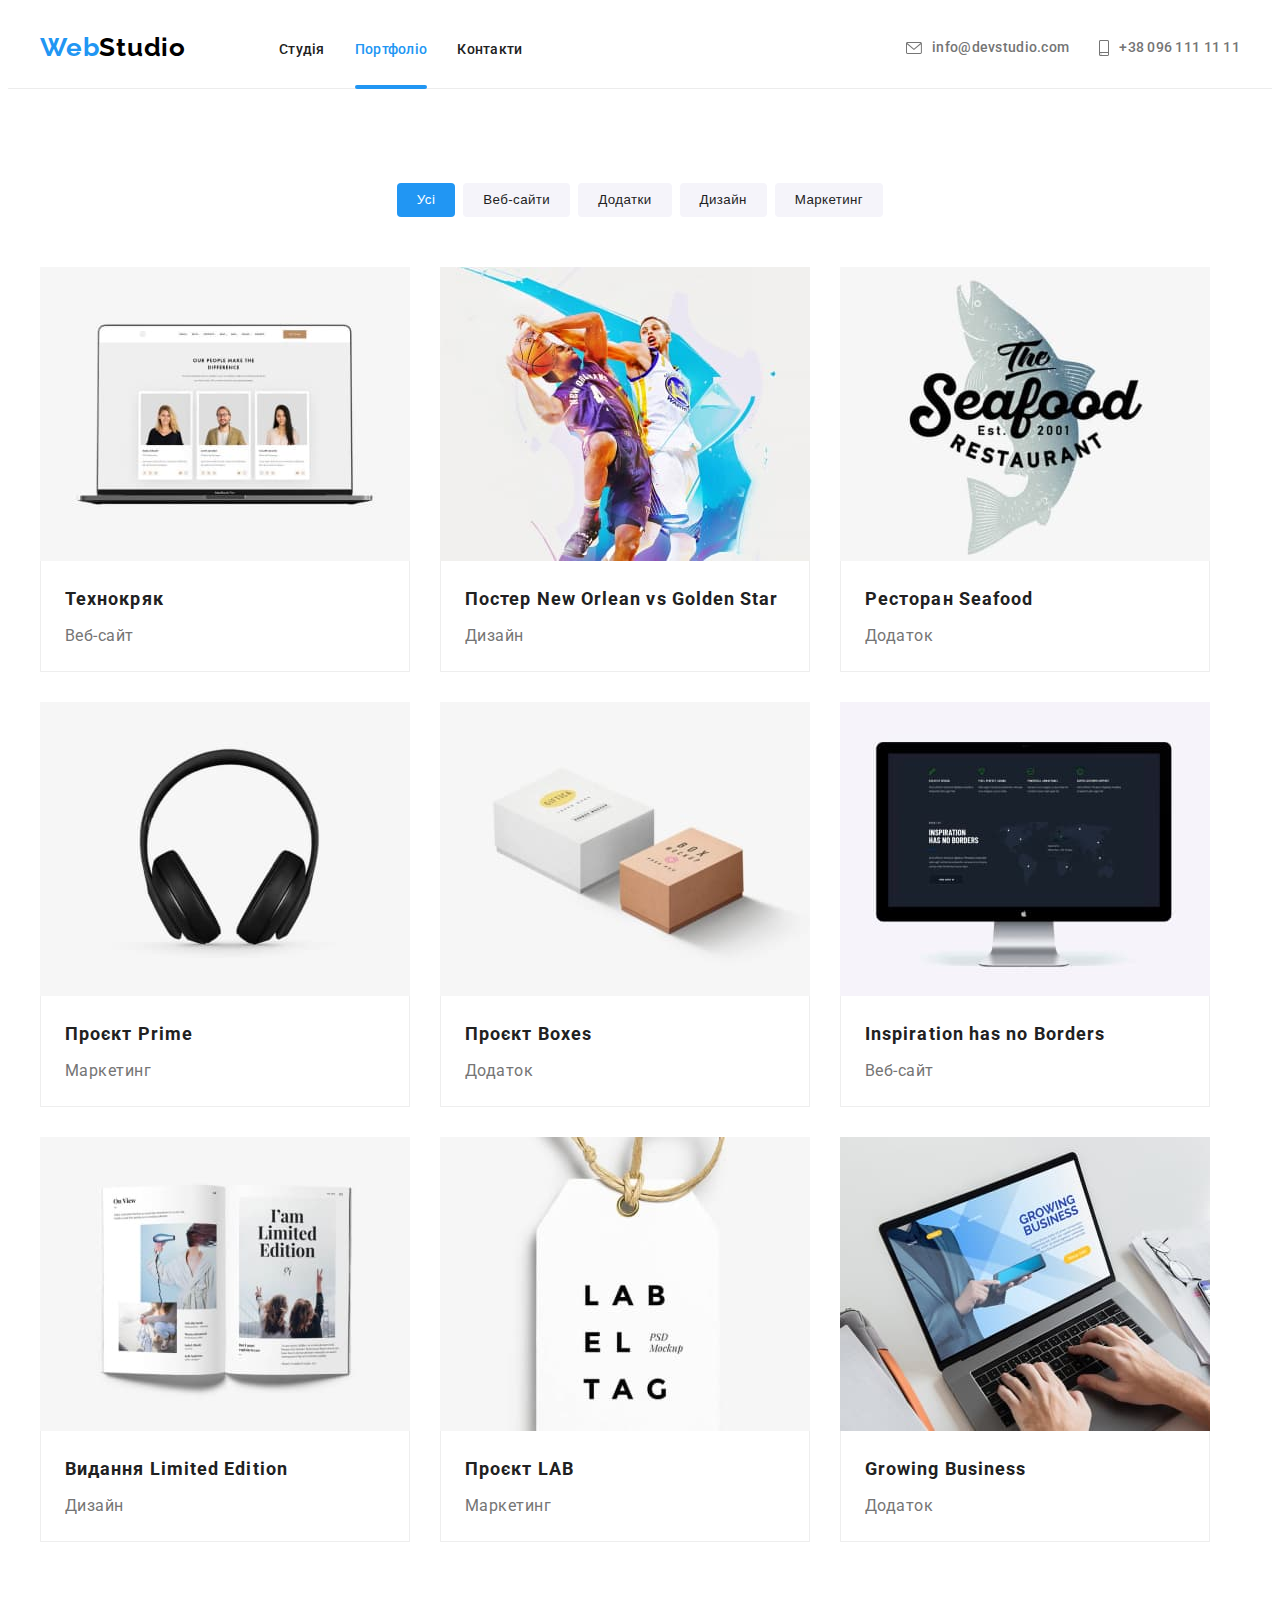
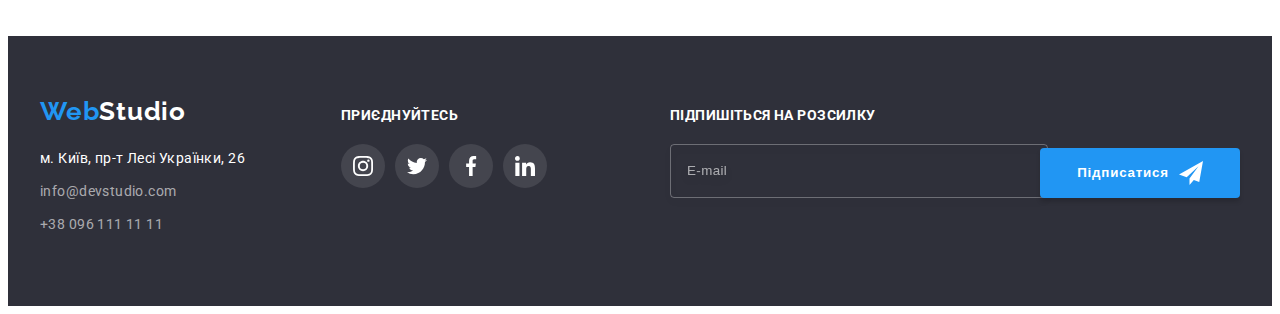
==== portfolio.html @ fbade69f "initial" ====
<!DOCTYPE html>
<html lang="uk">
  <head>
    <meta charset="UTF-8" />
    <meta http-equiv="X-UA-Compatible" content="IE=edge" />
    <meta name="viewport" content="width=device-width, initial-scale=1.0" />
    <title>Портфоліо</title>
    <link rel="preconnect" href="https://fonts.googleapis.com" />
    <link rel="preconnect" href="https://fonts.gstatic.com" crossorigin />
    <link
      href="https://fonts.googleapis.com/css2?family=Raleway:wght@700&family=Roboto:wght@400;500;700;900&display=swap"
      rel="stylesheet"
    />
    <link
      rel="stylesheet"
      href="https://cdnjs.cloudflare.com/ajax/libs/modern-normalize/1.1.0/modern-normalize.min.css"
      integrity="sha512-wpPYUAdjBVSE4KJnH1VR1HeZfpl1ub8YT/NKx4PuQ5NmX2tKuGu6U/JRp5y+Y8XG2tV+wKQpNHVUX03MfMFn9Q=="
      crossorigin="anonymous"
      referrerpolicy="no-referrer"
    />
    <link rel="stylesheet" href="./css/main.min.css" />
  </head>
  <body>
    <header class="header">
      <div class="container">
        <a lang="en" href="" class="logo header-logo link"
          >Web<span class="header-studio">Studio</span></a
        >
        <nav class="navigation">
          <ul class="navigation__list list">
            <li class="navigation__item">
              <a href="/index.html" class="navigation__link link">Студія</a>
            </li>
            <li class="navigation__item">
              <a href="" class="navigation__link link current">Портфоліо</a>
            </li>
            <li class="navigation__item">
              <a href="" class="navigation__link link">Контакти</a>
            </li>
          </ul>
        </nav>
        <div class="contacts">
          <ul class="contacts__list list">
            <li class="contacts__item">
              <a href="mailto:info@devstudio.com" class="contacts__link link">
                <svg class="contacts__icon" width="16" height="12">
                  <use href="./images/icons.svg#icon-envelope"></use>
                </svg>
                info@devstudio.com</a
              >
            </li>
            <li class="contacts__item">
              <a href="tel:+380961111111" class="contacts__link link">
                <svg class="contacts__icon" width="10" height="16">
                  <use href="./images/icons.svg#icon-smartphone"></use>
                </svg>
                +38 096 111 11 11</a
              >
            </li>
          </ul>
        </div>
      </div>
    </header>
    <main>
      <section class="catalog section">
        <div class="container">
          <h1 hidden>Наші проекти</h1>
          <ul class="filter__list list">
            <li class="filter__item">
              <button
                type="button"
                class="filter__btn pointer filter__btn-current"
              >
                Усі
              </button>
            </li>
            <li class="filter__item">
              <button type="button" class="filter__btn pointer">
                Веб-сайти
              </button>
            </li>
            <li class="filter__item">
              <button type="button" class="filter__btn pointer">Додатки</button>
            </li>
            <li class="filter__item">
              <button type="button" class="filter__btn pointer">Дизайн</button>
            </li>
            <li class="filter__item">
              <button type="button" class="filter__btn pointer">
                Маркетинг
              </button>
            </li>
          </ul>
          <ul class="portfolio__list list">
            <li class="portfolio__item portfolio__bg">
              <a href="" class="portfolio__link link">
                <div class="portfolio__wrap">
                  <img
                    class="portfolio__img"
                    src="./images/portfolio_img_1.jpg"
                    alt="Ноутбук с фотографиями трех людей"
                    width="370"
                    height="294"
                  />
                  <p class="portfolio__overlay">
                    Ресурс пропонує комплексні пропозиції з різним рівнем
                    функціоналу та сервісів. Все це дозволить відвідувачу
                    отримати вичерпні відомості про компанію чи приватну особу.
                  </p>
                </div>
                <div class="portfolio__info">
                  <h2 class="portfolio__list-subtitle">Технокряк</h2>
                  <p class="portfolio__list-text">Веб-сайт</p>
                </div>
              </a>
            </li>
            <li class="portfolio__item portfolio__bg">
              <a href="" class="portfolio__link link">
                <div class="portfolio__wrap">
                  <img
                    class="portfolio__img"
                    src="./images/portfolio_img_2.jpg"
                    alt="Игрок Голден Стейт Уорриорз Стеф Карри и другой баскетболист"
                    width="370"
                    height="294"
                  />
                  <p class="portfolio__overlay">
                    Ресурс пропонує комплексні пропозиції з різним рівнем
                    функціоналу та сервісів. Все це дозволить відвідувачу
                    отримати вичерпні відомості про компанію чи приватну особу.
                  </p>
                </div>
                <div class="portfolio__info">
                  <h2 class="portfolio__list-subtitle">
                    Постер <span lang="en">New Orlean vs Golden Star</span>
                  </h2>
                  <p class="portfolio__list-text">Дизайн</p>
                </div>
              </a>
            </li>
            <li class="portfolio__item portfolio__bg">
              <a href="" class="portfolio__link link">
                <div class="portfolio__wrap">
                  <img
                    class="portfolio__img"
                    src="./images/portfolio_img_3.jpg"
                    alt="Логотип рыбного ресторана"
                    width="370"
                    height="294"
                  />
                  <p class="portfolio__overlay">
                    Ресурс пропонує комплексні пропозиції з різним рівнем
                    функціоналу та сервісів. Все це дозволить відвідувачу
                    отримати вичерпні відомості про компанію чи приватну особу.
                  </p>
                </div>
                <div class="portfolio__info">
                  <h2 class="portfolio__list-subtitle">
                    Ресторан <span lang="en">Seafood</span>
                  </h2>
                  <p class="portfolio__list-text">Додаток</p>
                </div>
              </a>
            </li>
            <li class="portfolio__item portfolio__bg">
              <a href="" class="portfolio__link link">
                <div class="portfolio__wrap">
                  <img
                    class="portfolio__img"
                    src="./images/portfolio_img_4.jpg"
                    alt="Большие черные наушники"
                    width="370"
                    height="294"
                  />
                  <p class="portfolio__overlay">
                    Ресурс пропонує комплексні пропозиції з різним рівнем
                    функціоналу та сервісів. Все це дозволить відвідувачу
                    отримати вичерпні відомості про компанію чи приватну особу.
                  </p>
                </div>
                <div class="portfolio__info">
                  <h2 class="portfolio__list-subtitle">
                    Проєкт <span lang="en">Prime</span>
                  </h2>
                  <p class="portfolio__list-text">Маркетинг</p>
                </div>
              </a>
            </li>
            <li class="portfolio__item portfolio__bg">
              <a href="" class="portfolio__link link">
                <div class="portfolio__wrap">
                  <img
                    class="portfolio__img"
                    src="./images/portfolio_img_5.jpg"
                    alt="Большая белая и маленькая бежевая коробки"
                    width="370"
                    height="294"
                  />
                  <p class="portfolio__overlay">
                    Ресурс пропонує комплексні пропозиції з різним рівнем
                    функціоналу та сервісів. Все це дозволить відвідувачу
                    отримати вичерпні відомості про компанію чи приватну особу.
                  </p>
                </div>
                <div class="portfolio__info">
                  <h2 class="portfolio__list-subtitle">
                    Проєкт <span lang="en">Boxes</span>
                  </h2>
                  <p class="portfolio__list-text">Додаток</p>
                </div>
              </a>
            </li>
            <li class="portfolio__item portfolio__bg">
              <a href="" class="portfolio__link link">
                <div class="portfolio__wrap">
                  <img
                    class="portfolio__img"
                    src="./images/portfolio_img_6.jpg"
                    alt="Монитор компьютера Apple"
                    width="370"
                    height="294"
                  />
                  <p class="portfolio__overlay">
                    Ресурс пропонує комплексні пропозиції з різним рівнем
                    функціоналу та сервісів. Все це дозволить відвідувачу
                    отримати вичерпні відомості про компанію чи приватну особу.
                  </p>
                </div>
                <div class="portfolio__info">
                  <h2 lang="en" class="portfolio__list-subtitle">
                    Inspiration has no Borders
                  </h2>
                  <p class="portfolio__list-text">Веб-сайт</p>
                </div>
              </a>
            </li>
            <li class="portfolio__item portfolio__bg">
              <a href="" class="portfolio__link link">
                <div class="portfolio__wrap">
                  <img
                    class="portfolio__img"
                    src="./images/portfolio_img_7.jpg"
                    alt="Раскрытая книга с текстом и картинками"
                    width="370"
                    height="294"
                  />
                  <p class="portfolio__overlay">
                    Ресурс пропонує комплексні пропозиції з різним рівнем
                    функціоналу та сервісів. Все це дозволить відвідувачу
                    отримати вичерпні відомості про компанію чи приватну особу.
                  </p>
                </div>
                <div class="portfolio__info">
                  <h2 class="portfolio__list-subtitle">
                    Видання <span lang="en">Limited Edition</span>
                  </h2>
                  <p class="portfolio__list-text">Дизайн</p>
                </div>
              </a>
            </li>
            <li class="portfolio__item portfolio__bg">
              <a href="" class="portfolio__link link">
                <div class="portfolio__wrap">
                  <img
                    class="portfolio__img"
                    src="./images/portfolio_img_8.jpg"
                    alt="Белый жетон с веревкой"
                    width="370"
                    height="294"
                  />
                  <p class="portfolio__overlay">
                    Ресурс пропонує комплексні пропозиції з різним рівнем
                    функціоналу та сервісів. Все це дозволить відвідувачу
                    отримати вичерпні відомості про компанію чи приватну особу.
                  </p>
                </div>
                <div class="portfolio__info">
                  <h2 class="portfolio__list-subtitle">
                    Проєкт <span lang="en">LAB</span>
                  </h2>
                  <p class="portfolio__list-text">Маркетинг</p>
                </div>
              </a>
            </li>
            <li class="portfolio__item portfolio__bg">
              <a href="" class="portfolio__link link">
                <div class="portfolio__wrap">
                  <img
                    class="portfolio__img"
                    src="./images/portfolio_img_9.jpg"
                    alt="Человек, сидящий за ноутбуком"
                    width="370"
                    height="294"
                  />
                  <p class="portfolio__overlay">
                    Ресурс пропонує комплексні пропозиції з різним рівнем
                    функціоналу та сервісів. Все це дозволить відвідувачу
                    отримати вичерпні відомості про компанію чи приватну особу.
                  </p>
                </div>
                <div class="portfolio__info">
                  <h2 lang="en" class="portfolio__list-subtitle">
                    Growing Business
                  </h2>
                  <p class="portfolio__list-text">Додаток</p>
                </div>
              </a>
            </li>
          </ul>
        </div>
      </section>
    </main>
    <footer class="footer">
      <div class="container">
        <div class="company-info">
          <a lang="en" href="" class="logo footer-logo link"
            >Web<span class="footer-studio">Studio</span></a
          >
          <address class="address">
            <p class="company-info__text">м. Київ, пр-т Лесі Українки, 26</p>
            <ul class="company-info__list list">
              <li class="company-info__item">
                <a
                  href="mailto:info@devstudio.com"
                  class="company-info__link link"
                  >info@devstudio.com</a
                >
              </li>
              <li class="company-info__item">
                <a href="tel:+380961111111" class="company-info__link link"
                  >+38 096 111 11 11</a
                >
              </li>
            </ul>
          </address>
        </div>
        <div class="join-us">
          <p class="join-us__text">ПРИЄДНУЙТЕСЬ</p>
          <ul class="join-us__list list">
            <li class="join-us__item">
              <a href="" class="join-us__link link">
                <svg class="join-us__icon" width="20" height="20">
                  <use href="./images/icons.svg#icon-instagram"></use>
                </svg>
              </a>
            </li>
            <li class="join-us__item">
              <a href="" class="join-us__link link">
                <svg class="join-us__icon" width="20" height="20">
                  <use href="./images/icons.svg#icon-twitter"></use>
                </svg>
              </a>
            </li>
            <li class="join-us__item">
              <a href="" class="join-us__link link">
                <svg class="join-us__icon" width="20" height="20">
                  <use href="./images/icons.svg#icon-facebook"></use>
                </svg>
              </a>
            </li>
            <li class="join-us__item">
              <a href="" class="join-us__link link">
                <svg class="join-us__icon" width="20" height="20">
                  <use href="./images/icons.svg#icon-linkedin"></use>
                </svg>
              </a>
            </li>
          </ul>
        </div>
        <div class="subscribe">
          <form class="subscribe__form">
            <div class="subscribe__input">
              <label
                ><span class="subscribe__text">Підпишіться на розсилку</span>
                <input
                  type="text"
                  class="subscribe-input-info"
                  name="mail"
                  placeholder="E-mail"
                />
              </label>
            </div>
            <button type="submit" class="subscribe__btn pointer">
              Підписатися
              <svg class="subscribe__icon" width="24" height="24">
                <use href="./images/icons.svg#icon-send"></use>
              </svg>
            </button>
          </form>
        </div>
      </div>
    </footer>
  </body>
</html>
---- css/main.min.css ----
:root{--main-title-color: #212121;--second-title-color: #757575;--hero-bg: #c4c4c4;--main-hover-focus-color: #2196f3;--second-hover-focus-color: #188ce8;--main-text-bg-color: #ffffff;--footer-bg: #2f303a;--filter-bg: #f5f4fa;--logo-studio: #000000;--footer-mail-tel: rgba(255, 255, 255, 0.6);--portfolio-item-bg-border: #eeeeee;--header-bottom-border: #ececec;--clients-border: #afb1b8;--footer-social-link-background: rgba(255, 255, 255, 0.1);--portfolio-overlay: rgba(33, 150, 243, 0.9);--about-overlay-bg: rgba(47, 48, 58, 0.8);--modal-form-input-border: rgba(33, 33, 33, 0.2);--subscribe-input-info-border: rgba(255, 255, 255, 0.3);--subscribe-input-info-text: rgba(255, 255, 255, 0.6);--modal-form-input-comment: rgba(117, 117, 117, 0.5);--modal-close-btn: #000000}p,h1,h2,h3,h4,h5,h6{margin:0}ul{margin:0;padding:0}img{display:block;max-width:100%;height:auto}body{font-family:"Roboto",sans-serif;color:var(--main-title-color);background-color:var(--main-text-bg-color)}.list{list-style:none}.link{text-decoration:none}.section{padding-top:94px;padding-bottom:94px}.visually-hidden{position:absolute;white-space:nowrap;width:1px;height:1px;overflow:hidden;border:0;padding:0;clip:rect(0 0 0 0);clip-path:inset(50%);margin:-1px}.container{width:1200px;padding-left:15px;padding-right:15px;margin-left:auto;margin-right:auto}.header{border-bottom:1px solid var(--header-bottom-border)}.header .container{display:flex;align-items:center}.header-logo{margin-right:93px;padding-top:24px;padding-bottom:25px}.header-studio{color:var(--logo-studio)}.navigation__list{display:flex;column-gap:30px}.navigation__link{font-weight:500;font-size:14px;line-height:1.14;letter-spacing:.02em;color:var(--main-title-color);padding-top:32px;padding-bottom:32px;transition-property:color;transition-duration:250ms;transition-timing-function:cubic-bezier(0.4, 0, 0.2, 1)}.navigation__link:hover,.navigation__link:focus{color:var(--main-hover-focus-color)}.current{color:var(--main-hover-focus-color);position:relative}.current::after{content:"";position:absolute;display:block;left:0;bottom:0;background-color:var(--main-hover-focus-color);width:100%;height:4px;border-radius:2px}.contacts{margin-left:auto}.contacts__list{display:flex;column-gap:30px}.contacts__link{font-weight:500;font-size:14px;line-height:1.14;letter-spacing:.02em;color:var(--second-title-color);display:flex;align-items:center;justify-content:center;padding-top:32px;padding-bottom:32px;transition-property:color;transition-duration:250ms;transition-timing-function:cubic-bezier(0.4, 0, 0.2, 1)}.contacts__link:hover,.contacts__link:focus{color:var(--main-hover-focus-color)}.contacts__icon{margin-right:10px;fill:currentColor}.logo{font-family:"Raleway";font-weight:700;font-size:26px;line-height:1.19;letter-spacing:.03em;color:var(--main-hover-focus-color)}.hero{background:var(--hero-bg);padding-top:200px;padding-bottom:200px}.hero__overlay{max-width:1600px;margin-left:auto;margin-right:auto;background-image:linear-gradient(rgba(47, 48, 58, 0.4), rgba(47, 48, 58, 0.4)),url(../images/hero-background.jpg)}.offer__title{font-weight:900;font-size:44px;line-height:1.36;text-align:center;letter-spacing:.06em;text-transform:uppercase;color:var(--main-text-bg-color);max-width:696px;display:block;margin:0 auto;margin-bottom:30px}.offer__btn{font-weight:700;font-style:inherit;font-family:inherit;line-height:1.88;display:flex;align-items:center;text-align:center;letter-spacing:.06em;color:var(--main-text-bg-color);background-color:var(--main-hover-focus-color);border:rgba(0,0,0,0);width:216px;height:50px;border-radius:4px;display:block;margin:0 auto;box-shadow:rgba(0,0,0,0);transition-property:background-color,box-shadow;transition-duration:250ms;transition-timing-function:cubic-bezier(0.4, 0, 0.2, 1)}.offer__btn:hover,.offer__btn:focus{background:var(--second-hover-focus-color);box-shadow:0px 4px 4px rgba(0,0,0,.15)}.pointer{cursor:pointer}.backdrop{position:fixed;top:0;left:0;width:100%;height:100%;background-color:rgba(0,0,0,.2);transition:opacity 250ms linear,visibility 250ms}.backdrop.is-hidden{opacity:0;pointer-events:none;visibility:hidden}.modal{position:absolute;top:50%;left:50%;transform:translate(-50%, -50%);width:528px;height:581px;background-color:var(--main-text-bg-color);box-shadow:0px 1px 3px rgba(0,0,0,.12),0px 1px 1px rgba(0,0,0,.14),0px 2px 1px rgba(0,0,0,.2);border-radius:4px;transform:translate(-50%, -50%) scale(1);transition:transform 250ms cubic-bezier(0.4, 0, 0.2, 1);padding:40px}.backdrop.is-hidden .modal{transform:translate(-50%, -50%) scale(0)}.modal__close-btn{position:absolute;right:8px;top:8px;width:30px;height:30px;border-radius:50%;border:1px solid rgba(0,0,0,.1);background-color:rgba(0,0,0,0);fill:var(--modal-close-btn);transition-property:fill;transition-duration:250ms;transition-timing-function:cubic-bezier(0.4, 0, 0.2, 1)}.modal__close-btn:hover,.modal__close-btn:focus{fill:var(--main-hover-focus-color)}.modal__title{font-weight:700;font-size:20px;line-height:1.15;text-align:center;letter-spacing:.03em;color:var(--main-title-color);margin-bottom:12px}.input-wrap{position:relative;width:100%;margin-bottom:10px}.input-wrap__label{display:block;font-size:12px;line-height:1.16;letter-spacing:.01em;color:var(--second-title-color);margin-bottom:4px}.input-wrap__field{width:100%;height:40px;border:1px solid var(--modal-form-input-border);border-radius:4px;padding-left:42px;transition-property:border;transition-duration:250ms;transition-timing-function:cubic-bezier(0.4, 0, 0.2, 1);outline:rgba(0,0,0,0)}.input-wrap__field:focus{border:1px solid var(--main-hover-focus-color)}.input-wrap__icon{position:absolute;top:50%;left:12px;transition-property:fill;transition-duration:250ms;transition-timing-function:cubic-bezier(0.4, 0, 0.2, 1)}.input-wrap__field:focus+.input-wrap__icon{fill:var(--main-hover-focus-color)}.comment-wrap{margin-bottom:20px}.comment-wrap__label{width:100%;height:120px;border:1px solid var(--modal-form-input-border);border-radius:4px;padding:12px 16px;font-size:12px;line-height:14px;letter-spacing:.01em;color:var(--modal-form-input-comment);transition-property:border;transition-duration:250ms;transition-timing-function:cubic-bezier(0.4, 0, 0.2, 1);outline:rgba(0,0,0,0);resize:none}.comment-wrap__label:focus{border:1px solid var(--main-hover-focus-color)}.comment-wrap__label::placeholder{font-size:12px;line-height:14px;letter-spacing:.01em;color:var(--modal-form-input-comment)}.agreement{display:flex;align-items:center;justify-content:center;font-size:14px;line-height:1.71;letter-spacing:.03em;color:var(--second-title-color);text-align:center;margin-bottom:30px}.agreement span{content:"";display:flex;align-items:center;justify-content:center;width:16px;height:15px;border:2px solid var(--main-title-color);border-radius:2px;margin-right:8.38px;transition-property:background-color,border;transition-duration:250ms;transition-timing-function:cubic-bezier(0.4, 0, 0.2, 1)}.agreement__check-icon{fill:rgba(0,0,0,0);transition-property:fill;transition-duration:250ms;transition-timing-function:cubic-bezier(0.4, 0, 0.2, 1)}.input-check:checked+.agreement span{background-color:var(--main-hover-focus-color);border:none}.input-check:checked+.agreement .agreement__check-icon{fill:var(--main-text-bg-color)}.agreement__conditions{font-size:14px;line-height:1.71;letter-spacing:.03em;color:var(--main-hover-focus-color)}.modal-btn{position:absolute;bottom:40px;right:164px;width:200px;height:50px;background-color:var(--main-hover-focus-color);box-shadow:0px 4px 4px rgba(0,0,0,.15);border-radius:4px;border:rgba(0,0,0,0);font-weight:700;line-height:1.88;display:flex;justify-content:center;align-items:center;text-align:center;letter-spacing:.06em;color:var(--main-text-bg-color);transition-property:background-color;transition-duration:250ms;transition-timing-function:cubic-bezier(0.4, 0, 0.2, 1)}.modal-btn:hover,.modal-btn:focus{background-color:var(--second-hover-focus-color)}.advantages__list{display:flex;flex-wrap:wrap;gap:30px}.advantages__icons{width:270px;height:120px;background-color:var(--filter-bg);border-radius:4px;display:flex;align-items:center;justify-content:center;margin-bottom:30px}.advantages__subtitle{font-weight:700;font-size:14px;line-height:1.14;letter-spacing:.03em;text-transform:uppercase;color:var(--main-title-color);margin-bottom:10px}.advantages__text{font-size:14px;line-height:1.71;letter-spacing:.03em;color:var(--second-title-color);max-width:270px}.about{padding-bottom:94px}.activities__title{font-weight:700;font-size:36px;line-height:1.16;text-align:center;letter-spacing:.03em;color:var(--main-title-color);margin-bottom:50px}.activities__list{display:flex;flex-wrap:wrap;gap:30px}.activities__img-over{position:relative}.activities__over-text{display:flex;justify-content:center;align-items:center;position:absolute;bottom:0;width:100%;height:70px;font-weight:700;font-size:14px;line-height:1.14;text-align:center;letter-spacing:.03em;text-transform:uppercase;color:var(--main-text-bg-color);background-color:var(--about-overlay-bg)}.team{background:var(--filter-bg)}.staff__title{font-weight:700;font-size:36px;line-height:1.16;text-align:center;letter-spacing:.03em;color:var(--main-title-color);margin-bottom:50px}.staff__list{display:flex;flex-wrap:wrap;gap:30px}.staff__bg{background:var(--main-text-bg-color);box-shadow:0px 1px 3px rgba(0,0,0,.12),0px 1px 1px rgba(0,0,0,.14),0px 2px 1px rgba(0,0,0,.2);border-radius:0px 0px 4px 4px;width:270px;height:auto}.staff__info{padding-top:30px;padding-bottom:30px}.staff__name{font-weight:500;line-height:1.18;text-align:center;letter-spacing:.03em;color:var(--main-title-color);margin-bottom:10px}.staff__profession{line-height:1.18;text-align:center;letter-spacing:.03em;color:var(--second-title-color);margin-bottom:16px}.staff-social__list{display:flex;justify-content:center;gap:10px}.staff-social__link{display:flex;align-items:center;justify-content:center;width:44px;height:44px;border-radius:50%;background-color:var(--main-text-bg-color);color:var(--clients-border);transition-property:color,background-color;transition-duration:250ms;transition-timing-function:cubic-bezier(0.4, 0, 0.2, 1)}.staff-social__link:hover,.staff-social__link:focus{color:var(--main-text-bg-color);background-color:var(--main-hover-focus-color)}.staff-social__icon{fill:currentColor}.companies__title{font-family:"Roboto";font-weight:700;font-size:36px;line-height:1.16;text-align:center;letter-spacing:.03em;color:var(--main-title-color);margin-bottom:50px}.companies__list{display:flex;justify-content:center;gap:30px}.companies__link{width:170px;height:92px;display:flex;align-items:center;justify-content:center;color:var(--clients-border);border:1px solid var(--clients-border);border-radius:4px;transition-property:color,border;transition-duration:250ms;transition-timing-function:cubic-bezier(0.4, 0, 0.2, 1)}.companies__link:hover,.companies__link:focus{color:var(--main-hover-focus-color);border:1px solid var(--main-hover-focus-color)}.companies__icon{fill:currentColor}.footer{background-color:var(--footer-bg);padding-top:60px;padding-bottom:60px}.footer .container{display:flex;align-items:center;column-gap:70px;align-items:baseline}.company-info{width:231px}.address{font-style:normal}.footer-logo{display:block;margin-bottom:20px}.footer-studio{color:var(--main-text-bg-color)}.company-info__item{margin-bottom:9px}.company-info__text{font-size:14px;line-height:1.71;letter-spacing:.03em;color:var(--main-text-bg-color);display:block;margin-bottom:9px}.company-info__link{font-size:14px;line-height:1.71;letter-spacing:.03em;color:var(--footer-mail-tel);display:block;transition-property:color;transition-duration:250ms;transition-timing-function:cubic-bezier(0.4, 0, 0.2, 1)}.company-info__link:hover,.company-info__link:focus{color:var(--main-hover-focus-color)}.join-us{width:206px;flex-grow:1}.join-us__text{font-weight:700;font-size:14px;line-height:1.14;letter-spacing:.03em;text-transform:uppercase;color:var(--main-text-bg-color);margin-bottom:20px}.join-us__list{display:flex;gap:10px}.join-us__link{width:44px;height:44px;border-radius:50%;background-color:var(--footer-social-link-background);display:flex;align-items:center;justify-content:center;fill:var(--main-text-bg-color);transition-property:background-color;transition-duration:250ms;transition-timing-function:cubic-bezier(0.4, 0, 0.2, 1)}.join-us__link:hover,.join-us__link:focus{background-color:var(--main-hover-focus-color)}.subscribe{position:relative;width:570px}.subscribe__text{display:block;width:207px;font-weight:700;font-size:14px;line-height:1.14;letter-spacing:.03em;text-transform:uppercase;color:var(--main-text-bg-color);margin-bottom:20px}.subscribe-input-info{width:358px;height:50px;background-color:rgba(0,0,0,0);border:1px solid var(--subscribe-input-info-border);filter:drop-shadow(0px 4px 4px rgba(0, 0, 0, 0.15));border-radius:4px;line-height:1.25;display:flex;align-items:center;letter-spacing:.03em;color:var(--subscribe-input-info-text);padding-left:16px}.subscribe__input{width:358px}.subscribe-input-info::placeholder{line-height:1.25;display:flex;align-items:center;letter-spacing:.03em;color:var(--subscribe-input-info-text)}.subscribe__btn{position:absolute;bottom:0;right:0;display:flex;align-items:center;justify-content:center;width:200px;height:50px;font-weight:700;line-height:1.88;align-items:center;text-align:center;letter-spacing:.06em;color:var(--main-text-bg-color);background-color:var(--main-hover-focus-color);box-shadow:0px 4px 4px rgba(0,0,0,.15);border-radius:4px;border:rgba(0,0,0,0);transition-property:background-color;transition-duration:250ms;transition-timing-function:cubic-bezier(0.4, 0, 0.2, 1)}.subscribe__btn:hover,.subscribe__btn:focus{background-color:var(--second-hover-focus-color)}.subscribe__icon{margin-left:10px}.filter__list{display:flex;flex-wrap:wrap;justify-content:center;gap:8px;margin-bottom:50px}.filter__btn{font-weight:500;font-style:inherit;line-height:1.62;text-align:center;letter-spacing:.03em;color:var(--main-title-color);background-color:var(--filter-bg);border-radius:4px;border:rgba(0,0,0,0);padding:6px 20px;transition-property:background-color,border,box-shadow;transition-duration:250ms;transition-timing-function:cubic-bezier(0.4, 0, 0.2, 1)}.filter__btn:hover,.filter__btn:focus{color:var(--main-text-bg-color);background:var(--main-hover-focus-color);box-shadow:0px 3px 1px rgba(0,0,0,.1),0px 1px 2px rgba(0,0,0,.08),0px 2px 2px rgba(0,0,0,.12)}.filter__btn-current{background:var(--main-hover-focus-color);color:var(--main-text-bg-color)}.portfolio__list{display:flex;flex-wrap:wrap;gap:30px}.portfolio__link{display:inline-block;transition-property:box-shadow;transition-duration:250ms;transition-timing-function:cubic-bezier(0.4, 0, 0.2, 1)}.portfolio__link:hover,.portfolio__link:focus{box-shadow:0px 1px 1px rgba(0,0,0,.12),0px 4px 4px rgba(0,0,0,.06),1px 4px 6px rgba(0,0,0,.16)}.portfolio__wrap{position:relative;overflow:hidden}.portfolio__img{display:block;max-width:100%;height:auto}.portfolio__bg{background:var(--main-text-bg-color)}.portfolio__overlay{position:absolute;top:0;left:0;font-size:18px;line-height:1.56;letter-spacing:.03em;color:var(--main-text-bg-color);background-color:var(--portfolio-overlay);padding:63px 24px;height:100%;transform:translateY(101%);transition:transform 250ms cubic-bezier(0.4, 0, 0.2, 1)}.portfolio__link:hover .portfolio__overlay,.portfolio__link:focus .portfolio__overlay{transform:translateY(0%)}.portfolio__info{padding:20px 24px;border:1px solid var(--portfolio-item-bg-border);border-top:0}.portfolio__list-subtitle{font-weight:700;font-size:18px;line-height:2;letter-spacing:.06em;color:var(--main-title-color);margin-bottom:4px}.portfolio__list-text{line-height:1.88;letter-spacing:.03em;color:var(--second-title-color)}/*# sourceMappingURL=main.min.css.map */
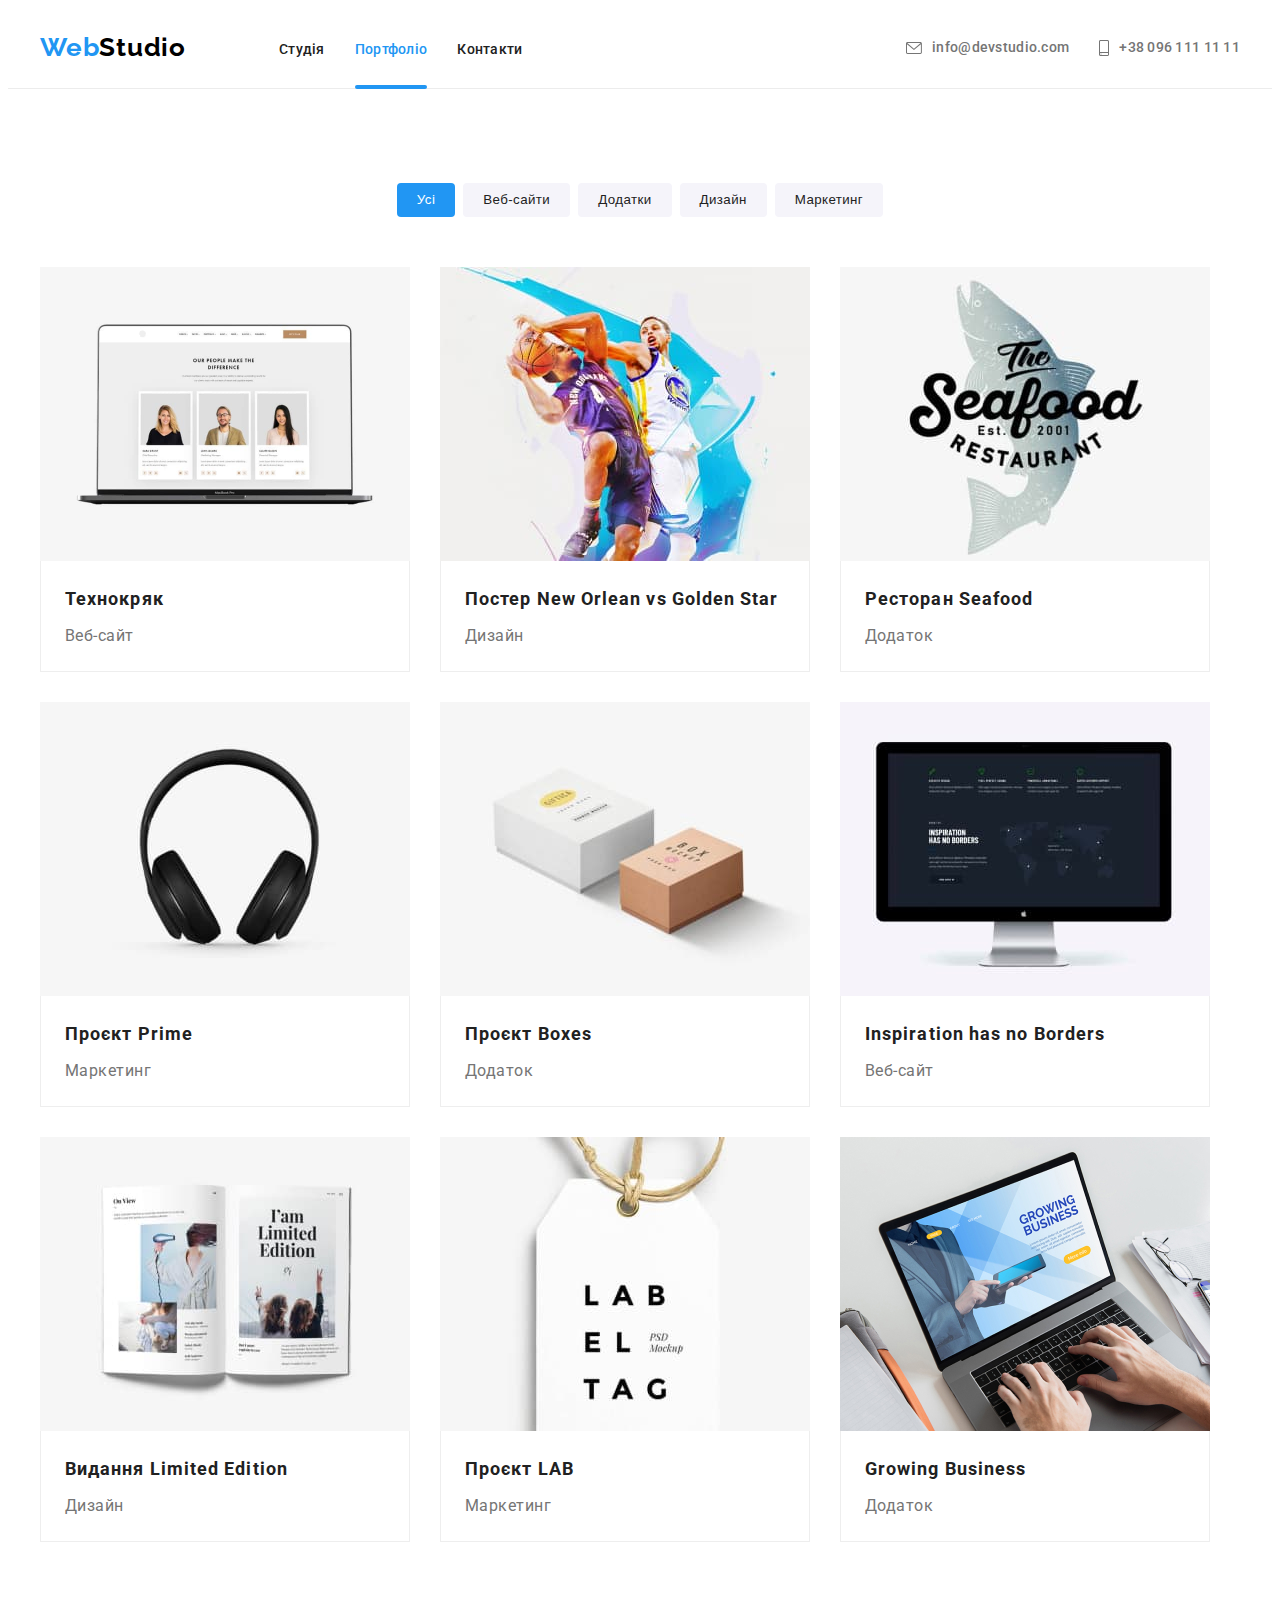
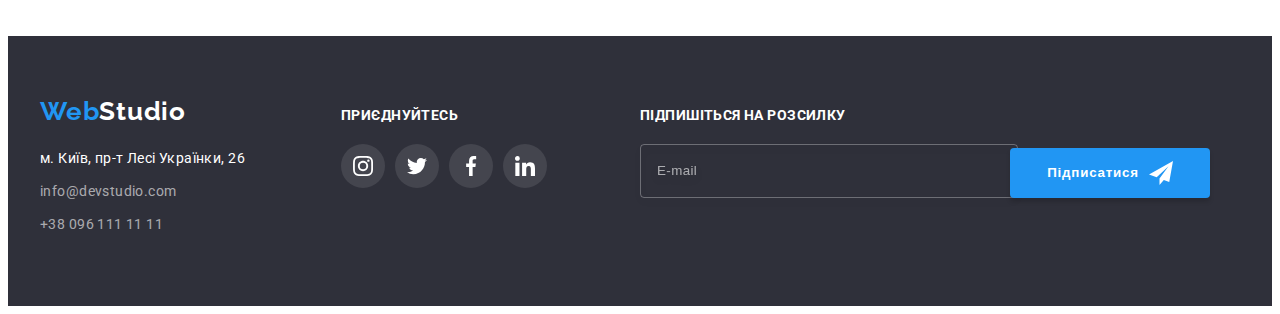
==== commit 906a2b6e: "everything but menu" ====
--- a/portfolio.html
+++ b/portfolio.html
@@ -62,7 +62,7 @@
       </div>
     </header>
     <main>
-      <section class="catalog section">
+      <section class="catalog">
         <div class="container">
           <h1 hidden>Наші проекти</h1>
           <ul class="filter__list list">
@@ -95,13 +95,36 @@
             <li class="portfolio__item portfolio__bg">
               <a href="" class="portfolio__link link">
                 <div class="portfolio__wrap">
-                  <img
-                    class="portfolio__img"
-                    src="./images/portfolio_img_1.jpg"
-                    alt="Ноутбук с фотографиями трех людей"
-                    width="370"
-                    height="294"
-                  />
+                  <picture>
+                    <source
+                      srcset="
+                        ./images/portfolio/desktop/1x/p1-desk-1x.jpg 1x,
+                        ./images/portfolio/desktop/2x/p1-desk-2x.jpg 2x
+                      "
+                      media="(min-width: 1200px)"
+                    />
+                    <source
+                      srcset="
+                        ./images/portfolio/tablet/1x/p1-tab-1x.jpg 1x,
+                        ./images/portfolio/tablet/2x/p1-tab-2x.jpg 2x
+                      "
+                      media="(min-width: 768px)"
+                    />
+                    <source
+                      srcset="
+                        ./images/portfolio/mobile/1x/p1-mob-1x.jpg 1x,
+                        ./images/portfolio/mobile/2x/p1-mob-2x.jpg 2x
+                      "
+                      media="(max-width: 767px)"
+                    />
+                    <img
+                      class="portfolio__img"
+                      src="./images/portfolio/mobile/2x/p1-mob-2x.jpg"
+                      alt="Product Designer"
+                      width="450"
+                      height="294"
+                    />
+                  </picture>
                   <p class="portfolio__overlay">
                     Ресурс пропонує комплексні пропозиції з різним рівнем
                     функціоналу та сервісів. Все це дозволить відвідувачу
@@ -117,13 +140,36 @@
             <li class="portfolio__item portfolio__bg">
               <a href="" class="portfolio__link link">
                 <div class="portfolio__wrap">
-                  <img
-                    class="portfolio__img"
-                    src="./images/portfolio_img_2.jpg"
-                    alt="Игрок Голден Стейт Уорриорз Стеф Карри и другой баскетболист"
-                    width="370"
-                    height="294"
-                  />
+                  <picture>
+                    <source
+                      srcset="
+                        ./images/portfolio/desktop/1x/p2-desk-1x.jpg 1x,
+                        ./images/portfolio/desktop/2x/p2-desk-2x.jpg 2x
+                      "
+                      media="(min-width: 1200px)"
+                    />
+                    <source
+                      srcset="
+                        ./images/portfolio/tablet/1x/p2-tab-1x.jpg 1x,
+                        ./images/portfolio/tablet/2x/p2-tab-2x.jpg 2x
+                      "
+                      media="(min-width: 768px)"
+                    />
+                    <source
+                      srcset="
+                        ./images/portfolio/mobile/1x/p2-mob-1x.jpg 1x,
+                        ./images/portfolio/mobile/2x/p2-mob-2x.jpg 2x
+                      "
+                      media="(max-width: 767px)"
+                    />
+                    <img
+                      class="portfolio__img"
+                      src="./images/portfolio/mobile/2x/p2-mob-2x.jpg"
+                      alt="Product Designer"
+                      width="450"
+                      height="294"
+                    />
+                  </picture>
                   <p class="portfolio__overlay">
                     Ресурс пропонує комплексні пропозиції з різним рівнем
                     функціоналу та сервісів. Все це дозволить відвідувачу
@@ -141,13 +187,36 @@
             <li class="portfolio__item portfolio__bg">
               <a href="" class="portfolio__link link">
                 <div class="portfolio__wrap">
-                  <img
-                    class="portfolio__img"
-                    src="./images/portfolio_img_3.jpg"
-                    alt="Логотип рыбного ресторана"
-                    width="370"
-                    height="294"
-                  />
+                  <picture>
+                    <source
+                      srcset="
+                        ./images/portfolio/desktop/1x/p3-desk-1x.jpg 1x,
+                        ./images/portfolio/desktop/2x/p3-desk-2x.jpg 2x
+                      "
+                      media="(min-width: 1200px)"
+                    />
+                    <source
+                      srcset="
+                        ./images/portfolio/tablet/1x/p3-tab-1x.jpg 1x,
+                        ./images/portfolio/tablet/2x/p3-tab-2x.jpg 2x
+                      "
+                      media="(min-width: 768px)"
+                    />
+                    <source
+                      srcset="
+                        ./images/portfolio/mobile/1x/p3-mob-1x.jpg 1x,
+                        ./images/portfolio/mobile/2x/p3-mob-2x.jpg 2x
+                      "
+                      media="(max-width: 767px)"
+                    />
+                    <img
+                      class="portfolio__img"
+                      src="./images/portfolio/mobile/2x/p3-mob-2x.jpg"
+                      alt="Product Designer"
+                      width="450"
+                      height="294"
+                    />
+                  </picture>
                   <p class="portfolio__overlay">
                     Ресурс пропонує комплексні пропозиції з різним рівнем
                     функціоналу та сервісів. Все це дозволить відвідувачу
@@ -165,13 +234,36 @@
             <li class="portfolio__item portfolio__bg">
               <a href="" class="portfolio__link link">
                 <div class="portfolio__wrap">
-                  <img
-                    class="portfolio__img"
-                    src="./images/portfolio_img_4.jpg"
-                    alt="Большие черные наушники"
-                    width="370"
-                    height="294"
-                  />
+                  <picture>
+                    <source
+                      srcset="
+                        ./images/portfolio/desktop/1x/p4-desk-1x.jpg 1x,
+                        ./images/portfolio/desktop/2x/p4-desk-2x.jpg 2x
+                      "
+                      media="(min-width: 1200px)"
+                    />
+                    <source
+                      srcset="
+                        ./images/portfolio/tablet/1x/p4-tab-1x.jpg 1x,
+                        ./images/portfolio/tablet/2x/p4-tab-2x.jpg 2x
+                      "
+                      media="(min-width: 768px)"
+                    />
+                    <source
+                      srcset="
+                        ./images/portfolio/mobile/1x/p4-mob-1x.jpg 1x,
+                        ./images/portfolio/mobile/2x/p4-mob-2x.jpg 2x
+                      "
+                      media="(max-width: 767px)"
+                    />
+                    <img
+                      class="portfolio__img"
+                      src="./images/portfolio/mobile/2x/p4-mob-2x.jpg"
+                      alt="Product Designer"
+                      width="450"
+                      height="294"
+                    />
+                  </picture>
                   <p class="portfolio__overlay">
                     Ресурс пропонує комплексні пропозиції з різним рівнем
                     функціоналу та сервісів. Все це дозволить відвідувачу
@@ -189,13 +281,36 @@
             <li class="portfolio__item portfolio__bg">
               <a href="" class="portfolio__link link">
                 <div class="portfolio__wrap">
-                  <img
-                    class="portfolio__img"
-                    src="./images/portfolio_img_5.jpg"
-                    alt="Большая белая и маленькая бежевая коробки"
-                    width="370"
-                    height="294"
-                  />
+                  <picture>
+                    <source
+                      srcset="
+                        ./images/portfolio/desktop/1x/p5-desk-1x.jpg 1x,
+                        ./images/portfolio/desktop/2x/p5-desk-2x.jpg 2x
+                      "
+                      media="(min-width: 1200px)"
+                    />
+                    <source
+                      srcset="
+                        ./images/portfolio/tablet/1x/p5-tab-1x.jpg 1x,
+                        ./images/portfolio/tablet/2x/p5-tab-2x.jpg 2x
+                      "
+                      media="(min-width: 768px)"
+                    />
+                    <source
+                      srcset="
+                        ./images/portfolio/mobile/1x/p5-mob-1x.jpg 1x,
+                        ./images/portfolio/mobile/2x/p5-mob-2x.jpg 2x
+                      "
+                      media="(max-width: 767px)"
+                    />
+                    <img
+                      class="portfolio__img"
+                      src="./images/portfolio/mobile/2x/p5-mob-2x.jpg"
+                      alt="Product Designer"
+                      width="450"
+                      height="294"
+                    />
+                  </picture>
                   <p class="portfolio__overlay">
                     Ресурс пропонує комплексні пропозиції з різним рівнем
                     функціоналу та сервісів. Все це дозволить відвідувачу
@@ -213,13 +328,36 @@
             <li class="portfolio__item portfolio__bg">
               <a href="" class="portfolio__link link">
                 <div class="portfolio__wrap">
-                  <img
-                    class="portfolio__img"
-                    src="./images/portfolio_img_6.jpg"
-                    alt="Монитор компьютера Apple"
-                    width="370"
-                    height="294"
-                  />
+                  <picture>
+                    <source
+                      srcset="
+                        ./images/portfolio/desktop/1x/p6-desk-1x.jpg 1x,
+                        ./images/portfolio/desktop/2x/p6-desk-2x.jpg 2x
+                      "
+                      media="(min-width: 1200px)"
+                    />
+                    <source
+                      srcset="
+                        ./images/portfolio/tablet/1x/p6-tab-1x.jpg 1x,
+                        ./images/portfolio/tablet/2x/p6-tab-2x.jpg 2x
+                      "
+                      media="(min-width: 768px)"
+                    />
+                    <source
+                      srcset="
+                        ./images/portfolio/mobile/1x/p6-mob-1x.jpg 1x,
+                        ./images/portfolio/mobile/2x/p6-mob-2x.jpg 2x
+                      "
+                      media="(max-width: 767px)"
+                    />
+                    <img
+                      class="portfolio__img"
+                      src="./images/portfolio/mobile/2x/p6-mob-2x.jpg"
+                      alt="Product Designer"
+                      width="450"
+                      height="294"
+                    />
+                  </picture>
                   <p class="portfolio__overlay">
                     Ресурс пропонує комплексні пропозиції з різним рівнем
                     функціоналу та сервісів. Все це дозволить відвідувачу
@@ -237,13 +375,36 @@
             <li class="portfolio__item portfolio__bg">
               <a href="" class="portfolio__link link">
                 <div class="portfolio__wrap">
-                  <img
-                    class="portfolio__img"
-                    src="./images/portfolio_img_7.jpg"
-                    alt="Раскрытая книга с текстом и картинками"
-                    width="370"
-                    height="294"
-                  />
+                  <picture>
+                    <source
+                      srcset="
+                        ./images/portfolio/desktop/1x/p7-desk-1x.jpg 1x,
+                        ./images/portfolio/desktop/2x/p7-desk-2x.jpg 2x
+                      "
+                      media="(min-width: 1200px)"
+                    />
+                    <source
+                      srcset="
+                        ./images/portfolio/tablet/1x/p7-tab-1x.jpg 1x,
+                        ./images/portfolio/tablet/2x/p7-tab-2x.jpg 2x
+                      "
+                      media="(min-width: 768px)"
+                    />
+                    <source
+                      srcset="
+                        ./images/portfolio/mobile/1x/p7-mob-1x.jpg 1x,
+                        ./images/portfolio/mobile/2x/p7-mob-2x.jpg 2x
+                      "
+                      media="(max-width: 767px)"
+                    />
+                    <img
+                      class="portfolio__img"
+                      src="./images/portfolio/mobile/2x/p7-mob-2x.jpg"
+                      alt="Product Designer"
+                      width="450"
+                      height="294"
+                    />
+                  </picture>
                   <p class="portfolio__overlay">
                     Ресурс пропонує комплексні пропозиції з різним рівнем
                     функціоналу та сервісів. Все це дозволить відвідувачу
@@ -261,13 +422,36 @@
             <li class="portfolio__item portfolio__bg">
               <a href="" class="portfolio__link link">
                 <div class="portfolio__wrap">
-                  <img
-                    class="portfolio__img"
-                    src="./images/portfolio_img_8.jpg"
-                    alt="Белый жетон с веревкой"
-                    width="370"
-                    height="294"
-                  />
+                  <picture>
+                    <source
+                      srcset="
+                        ./images/portfolio/desktop/1x/p8-desk-1x.jpg 1x,
+                        ./images/portfolio/desktop/2x/p8-desk-2x.jpg 2x
+                      "
+                      media="(min-width: 1200px)"
+                    />
+                    <source
+                      srcset="
+                        ./images/portfolio/tablet/1x/p8-tab-1x.jpg 1x,
+                        ./images/portfolio/tablet/2x/p8-tab-2x.jpg 2x
+                      "
+                      media="(min-width: 768px)"
+                    />
+                    <source
+                      srcset="
+                        ./images/portfolio/mobile/1x/p8-mob-1x.jpg 1x,
+                        ./images/portfolio/mobile/2x/p8-mob-2x.jpg 2x
+                      "
+                      media="(max-width: 767px)"
+                    />
+                    <img
+                      class="portfolio__img"
+                      src="./images/portfolio/mobile/2x/p8-mob-2x.jpg"
+                      alt="Product Designer"
+                      width="450"
+                      height="294"
+                    />
+                  </picture>
                   <p class="portfolio__overlay">
                     Ресурс пропонує комплексні пропозиції з різним рівнем
                     функціоналу та сервісів. Все це дозволить відвідувачу
@@ -285,13 +469,36 @@
             <li class="portfolio__item portfolio__bg">
               <a href="" class="portfolio__link link">
                 <div class="portfolio__wrap">
-                  <img
-                    class="portfolio__img"
-                    src="./images/portfolio_img_9.jpg"
-                    alt="Человек, сидящий за ноутбуком"
-                    width="370"
-                    height="294"
-                  />
+                  <picture>
+                    <source
+                      srcset="
+                        ./images/portfolio/desktop/1x/p9-desk-1x.jpg 1x,
+                        ./images/portfolio/desktop/2x/p9-desk-2x.jpg 2x
+                      "
+                      media="(min-width: 1200px)"
+                    />
+                    <source
+                      srcset="
+                        ./images/portfolio/tablet/1x/p9-tab-1x.jpg 1x,
+                        ./images/portfolio/tablet/2x/p9-tab-2x.jpg 2x
+                      "
+                      media="(min-width: 768px)"
+                    />
+                    <source
+                      srcset="
+                        ./images/portfolio/mobile/1x/p9-mob-1x.jpg 1x,
+                        ./images/portfolio/mobile/2x/p9-mob-2x.jpg 2x
+                      "
+                      media="(max-width: 767px)"
+                    />
+                    <img
+                      class="portfolio__img"
+                      src="./images/portfolio/mobile/2x/p9-mob-2x.jpg"
+                      alt="Product Designer"
+                      width="450"
+                      height="294"
+                    />
+                  </picture>
                   <p class="portfolio__overlay">
                     Ресурс пропонує комплексні пропозиції з різним рівнем
                     функціоналу та сервісів. Все це дозволить відвідувачу
@@ -312,60 +519,62 @@
     </main>
     <footer class="footer">
       <div class="container">
-        <div class="company-info">
-          <a lang="en" href="" class="logo footer-logo link"
-            >Web<span class="footer-studio">Studio</span></a
-          >
-          <address class="address">
-            <p class="company-info__text">м. Київ, пр-т Лесі Українки, 26</p>
-            <ul class="company-info__list list">
-              <li class="company-info__item">
-                <a
-                  href="mailto:info@devstudio.com"
-                  class="company-info__link link"
-                  >info@devstudio.com</a
-                >
+        <div class="company-info__join-us">
+          <div class="company-info">
+            <a lang="en" href="" class="logo footer-logo link"
+              >Web<span class="footer-studio">Studio</span></a
+            >
+            <address class="address">
+              <p class="company-info__text">м. Київ, пр-т Лесі Українки, 26</p>
+              <ul class="company-info__list list">
+                <li class="company-info__item">
+                  <a
+                    href="mailto:info@devstudio.com"
+                    class="company-info__link link"
+                    >info@devstudio.com</a
+                  >
+                </li>
+                <li class="company-info__item">
+                  <a href="tel:+380961111111" class="company-info__link link"
+                    >+38 096 111 11 11</a
+                  >
+                </li>
+              </ul>
+            </address>
+          </div>
+          <div class="join-us">
+            <p class="join-us__text">ПРИЄДНУЙТЕСЬ</p>
+            <ul class="join-us__list list">
+              <li class="join-us__item">
+                <a href="" class="join-us__link link">
+                  <svg class="join-us__icon" width="20" height="20">
+                    <use href="./images/icons.svg#icon-instagram"></use>
+                  </svg>
+                </a>
               </li>
-              <li class="company-info__item">
-                <a href="tel:+380961111111" class="company-info__link link"
-                  >+38 096 111 11 11</a
-                >
+              <li class="join-us__item">
+                <a href="" class="join-us__link link">
+                  <svg class="join-us__icon" width="20" height="20">
+                    <use href="./images/icons.svg#icon-twitter"></use>
+                  </svg>
+                </a>
+              </li>
+              <li class="join-us__item">
+                <a href="" class="join-us__link link">
+                  <svg class="join-us__icon" width="20" height="20">
+                    <use href="./images/icons.svg#icon-facebook"></use>
+                  </svg>
+                </a>
+              </li>
+              <li class="join-us__item">
+                <a href="" class="join-us__link link">
+                  <svg class="join-us__icon" width="20" height="20">
+                    <use href="./images/icons.svg#icon-linkedin"></use>
+                  </svg>
+                </a>
               </li>
             </ul>
-          </address>
-        </div>
-        <div class="join-us">
-          <p class="join-us__text">ПРИЄДНУЙТЕСЬ</p>
-          <ul class="join-us__list list">
-            <li class="join-us__item">
-              <a href="" class="join-us__link link">
-                <svg class="join-us__icon" width="20" height="20">
-                  <use href="./images/icons.svg#icon-instagram"></use>
-                </svg>
-              </a>
-            </li>
-            <li class="join-us__item">
-              <a href="" class="join-us__link link">
-                <svg class="join-us__icon" width="20" height="20">
-                  <use href="./images/icons.svg#icon-twitter"></use>
-                </svg>
-              </a>
-            </li>
-            <li class="join-us__item">
-              <a href="" class="join-us__link link">
-                <svg class="join-us__icon" width="20" height="20">
-                  <use href="./images/icons.svg#icon-facebook"></use>
-                </svg>
-              </a>
-            </li>
-            <li class="join-us__item">
-              <a href="" class="join-us__link link">
-                <svg class="join-us__icon" width="20" height="20">
-                  <use href="./images/icons.svg#icon-linkedin"></use>
-                </svg>
-              </a>
-            </li>
-          </ul>
+          </div>
         </div>
         <div class="subscribe">
           <form class="subscribe__form">
--- a/css/main.min.css
+++ b/css/main.min.css
@@ -1 +1 @@
-:root{--main-title-color: #212121;--second-title-color: #757575;--hero-bg: #c4c4c4;--main-hover-focus-color: #2196f3;--second-hover-focus-color: #188ce8;--main-text-bg-color: #ffffff;--footer-bg: #2f303a;--filter-bg: #f5f4fa;--logo-studio: #000000;--footer-mail-tel: rgba(255, 255, 255, 0.6);--portfolio-item-bg-border: #eeeeee;--header-bottom-border: #ececec;--clients-border: #afb1b8;--footer-social-link-background: rgba(255, 255, 255, 0.1);--portfolio-overlay: rgba(33, 150, 243, 0.9);--about-overlay-bg: rgba(47, 48, 58, 0.8);--modal-form-input-border: rgba(33, 33, 33, 0.2);--subscribe-input-info-border: rgba(255, 255, 255, 0.3);--subscribe-input-info-text: rgba(255, 255, 255, 0.6);--modal-form-input-comment: rgba(117, 117, 117, 0.5);--modal-close-btn: #000000}p,h1,h2,h3,h4,h5,h6{margin:0}ul{margin:0;padding:0}img{display:block;max-width:100%;height:auto}body{font-family:"Roboto",sans-serif;color:var(--main-title-color);background-color:var(--main-text-bg-color)}.list{list-style:none}.link{text-decoration:none}.section{padding-top:94px;padding-bottom:94px}.visually-hidden{position:absolute;white-space:nowrap;width:1px;height:1px;overflow:hidden;border:0;padding:0;clip:rect(0 0 0 0);clip-path:inset(50%);margin:-1px}.container{width:1200px;padding-left:15px;padding-right:15px;margin-left:auto;margin-right:auto}.header{border-bottom:1px solid var(--header-bottom-border)}.header .container{display:flex;align-items:center}.header-logo{margin-right:93px;padding-top:24px;padding-bottom:25px}.header-studio{color:var(--logo-studio)}.navigation__list{display:flex;column-gap:30px}.navigation__link{font-weight:500;font-size:14px;line-height:1.14;letter-spacing:.02em;color:var(--main-title-color);padding-top:32px;padding-bottom:32px;transition-property:color;transition-duration:250ms;transition-timing-function:cubic-bezier(0.4, 0, 0.2, 1)}.navigation__link:hover,.navigation__link:focus{color:var(--main-hover-focus-color)}.current{color:var(--main-hover-focus-color);position:relative}.current::after{content:"";position:absolute;display:block;left:0;bottom:0;background-color:var(--main-hover-focus-color);width:100%;height:4px;border-radius:2px}.contacts{margin-left:auto}.contacts__list{display:flex;column-gap:30px}.contacts__link{font-weight:500;font-size:14px;line-height:1.14;letter-spacing:.02em;color:var(--second-title-color);display:flex;align-items:center;justify-content:center;padding-top:32px;padding-bottom:32px;transition-property:color;transition-duration:250ms;transition-timing-function:cubic-bezier(0.4, 0, 0.2, 1)}.contacts__link:hover,.contacts__link:focus{color:var(--main-hover-focus-color)}.contacts__icon{margin-right:10px;fill:currentColor}.logo{font-family:"Raleway";font-weight:700;font-size:26px;line-height:1.19;letter-spacing:.03em;color:var(--main-hover-focus-color)}.hero{background:var(--hero-bg);padding-top:200px;padding-bottom:200px}.hero__overlay{max-width:1600px;margin-left:auto;margin-right:auto;background-image:linear-gradient(rgba(47, 48, 58, 0.4), rgba(47, 48, 58, 0.4)),url(../images/hero-background.jpg)}.offer__title{font-weight:900;font-size:44px;line-height:1.36;text-align:center;letter-spacing:.06em;text-transform:uppercase;color:var(--main-text-bg-color);max-width:696px;display:block;margin:0 auto;margin-bottom:30px}.offer__btn{font-weight:700;font-style:inherit;font-family:inherit;line-height:1.88;display:flex;align-items:center;text-align:center;letter-spacing:.06em;color:var(--main-text-bg-color);background-color:var(--main-hover-focus-color);border:rgba(0,0,0,0);width:216px;height:50px;border-radius:4px;display:block;margin:0 auto;box-shadow:rgba(0,0,0,0);transition-property:background-color,box-shadow;transition-duration:250ms;transition-timing-function:cubic-bezier(0.4, 0, 0.2, 1)}.offer__btn:hover,.offer__btn:focus{background:var(--second-hover-focus-color);box-shadow:0px 4px 4px rgba(0,0,0,.15)}.pointer{cursor:pointer}.backdrop{position:fixed;top:0;left:0;width:100%;height:100%;background-color:rgba(0,0,0,.2);transition:opacity 250ms linear,visibility 250ms}.backdrop.is-hidden{opacity:0;pointer-events:none;visibility:hidden}.modal{position:absolute;top:50%;left:50%;transform:translate(-50%, -50%);width:528px;height:581px;background-color:var(--main-text-bg-color);box-shadow:0px 1px 3px rgba(0,0,0,.12),0px 1px 1px rgba(0,0,0,.14),0px 2px 1px rgba(0,0,0,.2);border-radius:4px;transform:translate(-50%, -50%) scale(1);transition:transform 250ms cubic-bezier(0.4, 0, 0.2, 1);padding:40px}.backdrop.is-hidden .modal{transform:translate(-50%, -50%) scale(0)}.modal__close-btn{position:absolute;right:8px;top:8px;width:30px;height:30px;border-radius:50%;border:1px solid rgba(0,0,0,.1);background-color:rgba(0,0,0,0);fill:var(--modal-close-btn);transition-property:fill;transition-duration:250ms;transition-timing-function:cubic-bezier(0.4, 0, 0.2, 1)}.modal__close-btn:hover,.modal__close-btn:focus{fill:var(--main-hover-focus-color)}.modal__title{font-weight:700;font-size:20px;line-height:1.15;text-align:center;letter-spacing:.03em;color:var(--main-title-color);margin-bottom:12px}.input-wrap{position:relative;width:100%;margin-bottom:10px}.input-wrap__label{display:block;font-size:12px;line-height:1.16;letter-spacing:.01em;color:var(--second-title-color);margin-bottom:4px}.input-wrap__field{width:100%;height:40px;border:1px solid var(--modal-form-input-border);border-radius:4px;padding-left:42px;transition-property:border;transition-duration:250ms;transition-timing-function:cubic-bezier(0.4, 0, 0.2, 1);outline:rgba(0,0,0,0)}.input-wrap__field:focus{border:1px solid var(--main-hover-focus-color)}.input-wrap__icon{position:absolute;top:50%;left:12px;transition-property:fill;transition-duration:250ms;transition-timing-function:cubic-bezier(0.4, 0, 0.2, 1)}.input-wrap__field:focus+.input-wrap__icon{fill:var(--main-hover-focus-color)}.comment-wrap{margin-bottom:20px}.comment-wrap__label{width:100%;height:120px;border:1px solid var(--modal-form-input-border);border-radius:4px;padding:12px 16px;font-size:12px;line-height:14px;letter-spacing:.01em;color:var(--modal-form-input-comment);transition-property:border;transition-duration:250ms;transition-timing-function:cubic-bezier(0.4, 0, 0.2, 1);outline:rgba(0,0,0,0);resize:none}.comment-wrap__label:focus{border:1px solid var(--main-hover-focus-color)}.comment-wrap__label::placeholder{font-size:12px;line-height:14px;letter-spacing:.01em;color:var(--modal-form-input-comment)}.agreement{display:flex;align-items:center;justify-content:center;font-size:14px;line-height:1.71;letter-spacing:.03em;color:var(--second-title-color);text-align:center;margin-bottom:30px}.agreement span{content:"";display:flex;align-items:center;justify-content:center;width:16px;height:15px;border:2px solid var(--main-title-color);border-radius:2px;margin-right:8.38px;transition-property:background-color,border;transition-duration:250ms;transition-timing-function:cubic-bezier(0.4, 0, 0.2, 1)}.agreement__check-icon{fill:rgba(0,0,0,0);transition-property:fill;transition-duration:250ms;transition-timing-function:cubic-bezier(0.4, 0, 0.2, 1)}.input-check:checked+.agreement span{background-color:var(--main-hover-focus-color);border:none}.input-check:checked+.agreement .agreement__check-icon{fill:var(--main-text-bg-color)}.agreement__conditions{font-size:14px;line-height:1.71;letter-spacing:.03em;color:var(--main-hover-focus-color)}.modal-btn{position:absolute;bottom:40px;right:164px;width:200px;height:50px;background-color:var(--main-hover-focus-color);box-shadow:0px 4px 4px rgba(0,0,0,.15);border-radius:4px;border:rgba(0,0,0,0);font-weight:700;line-height:1.88;display:flex;justify-content:center;align-items:center;text-align:center;letter-spacing:.06em;color:var(--main-text-bg-color);transition-property:background-color;transition-duration:250ms;transition-timing-function:cubic-bezier(0.4, 0, 0.2, 1)}.modal-btn:hover,.modal-btn:focus{background-color:var(--second-hover-focus-color)}.advantages__list{display:flex;flex-wrap:wrap;gap:30px}.advantages__icons{width:270px;height:120px;background-color:var(--filter-bg);border-radius:4px;display:flex;align-items:center;justify-content:center;margin-bottom:30px}.advantages__subtitle{font-weight:700;font-size:14px;line-height:1.14;letter-spacing:.03em;text-transform:uppercase;color:var(--main-title-color);margin-bottom:10px}.advantages__text{font-size:14px;line-height:1.71;letter-spacing:.03em;color:var(--second-title-color);max-width:270px}.about{padding-bottom:94px}.activities__title{font-weight:700;font-size:36px;line-height:1.16;text-align:center;letter-spacing:.03em;color:var(--main-title-color);margin-bottom:50px}.activities__list{display:flex;flex-wrap:wrap;gap:30px}.activities__img-over{position:relative}.activities__over-text{display:flex;justify-content:center;align-items:center;position:absolute;bottom:0;width:100%;height:70px;font-weight:700;font-size:14px;line-height:1.14;text-align:center;letter-spacing:.03em;text-transform:uppercase;color:var(--main-text-bg-color);background-color:var(--about-overlay-bg)}.team{background:var(--filter-bg)}.staff__title{font-weight:700;font-size:36px;line-height:1.16;text-align:center;letter-spacing:.03em;color:var(--main-title-color);margin-bottom:50px}.staff__list{display:flex;flex-wrap:wrap;gap:30px}.staff__bg{background:var(--main-text-bg-color);box-shadow:0px 1px 3px rgba(0,0,0,.12),0px 1px 1px rgba(0,0,0,.14),0px 2px 1px rgba(0,0,0,.2);border-radius:0px 0px 4px 4px;width:270px;height:auto}.staff__info{padding-top:30px;padding-bottom:30px}.staff__name{font-weight:500;line-height:1.18;text-align:center;letter-spacing:.03em;color:var(--main-title-color);margin-bottom:10px}.staff__profession{line-height:1.18;text-align:center;letter-spacing:.03em;color:var(--second-title-color);margin-bottom:16px}.staff-social__list{display:flex;justify-content:center;gap:10px}.staff-social__link{display:flex;align-items:center;justify-content:center;width:44px;height:44px;border-radius:50%;background-color:var(--main-text-bg-color);color:var(--clients-border);transition-property:color,background-color;transition-duration:250ms;transition-timing-function:cubic-bezier(0.4, 0, 0.2, 1)}.staff-social__link:hover,.staff-social__link:focus{color:var(--main-text-bg-color);background-color:var(--main-hover-focus-color)}.staff-social__icon{fill:currentColor}.companies__title{font-family:"Roboto";font-weight:700;font-size:36px;line-height:1.16;text-align:center;letter-spacing:.03em;color:var(--main-title-color);margin-bottom:50px}.companies__list{display:flex;justify-content:center;gap:30px}.companies__link{width:170px;height:92px;display:flex;align-items:center;justify-content:center;color:var(--clients-border);border:1px solid var(--clients-border);border-radius:4px;transition-property:color,border;transition-duration:250ms;transition-timing-function:cubic-bezier(0.4, 0, 0.2, 1)}.companies__link:hover,.companies__link:focus{color:var(--main-hover-focus-color);border:1px solid var(--main-hover-focus-color)}.companies__icon{fill:currentColor}.footer{background-color:var(--footer-bg);padding-top:60px;padding-bottom:60px}.footer .container{display:flex;align-items:center;column-gap:70px;align-items:baseline}.company-info{width:231px}.address{font-style:normal}.footer-logo{display:block;margin-bottom:20px}.footer-studio{color:var(--main-text-bg-color)}.company-info__item{margin-bottom:9px}.company-info__text{font-size:14px;line-height:1.71;letter-spacing:.03em;color:var(--main-text-bg-color);display:block;margin-bottom:9px}.company-info__link{font-size:14px;line-height:1.71;letter-spacing:.03em;color:var(--footer-mail-tel);display:block;transition-property:color;transition-duration:250ms;transition-timing-function:cubic-bezier(0.4, 0, 0.2, 1)}.company-info__link:hover,.company-info__link:focus{color:var(--main-hover-focus-color)}.join-us{width:206px;flex-grow:1}.join-us__text{font-weight:700;font-size:14px;line-height:1.14;letter-spacing:.03em;text-transform:uppercase;color:var(--main-text-bg-color);margin-bottom:20px}.join-us__list{display:flex;gap:10px}.join-us__link{width:44px;height:44px;border-radius:50%;background-color:var(--footer-social-link-background);display:flex;align-items:center;justify-content:center;fill:var(--main-text-bg-color);transition-property:background-color;transition-duration:250ms;transition-timing-function:cubic-bezier(0.4, 0, 0.2, 1)}.join-us__link:hover,.join-us__link:focus{background-color:var(--main-hover-focus-color)}.subscribe{position:relative;width:570px}.subscribe__text{display:block;width:207px;font-weight:700;font-size:14px;line-height:1.14;letter-spacing:.03em;text-transform:uppercase;color:var(--main-text-bg-color);margin-bottom:20px}.subscribe-input-info{width:358px;height:50px;background-color:rgba(0,0,0,0);border:1px solid var(--subscribe-input-info-border);filter:drop-shadow(0px 4px 4px rgba(0, 0, 0, 0.15));border-radius:4px;line-height:1.25;display:flex;align-items:center;letter-spacing:.03em;color:var(--subscribe-input-info-text);padding-left:16px}.subscribe__input{width:358px}.subscribe-input-info::placeholder{line-height:1.25;display:flex;align-items:center;letter-spacing:.03em;color:var(--subscribe-input-info-text)}.subscribe__btn{position:absolute;bottom:0;right:0;display:flex;align-items:center;justify-content:center;width:200px;height:50px;font-weight:700;line-height:1.88;align-items:center;text-align:center;letter-spacing:.06em;color:var(--main-text-bg-color);background-color:var(--main-hover-focus-color);box-shadow:0px 4px 4px rgba(0,0,0,.15);border-radius:4px;border:rgba(0,0,0,0);transition-property:background-color;transition-duration:250ms;transition-timing-function:cubic-bezier(0.4, 0, 0.2, 1)}.subscribe__btn:hover,.subscribe__btn:focus{background-color:var(--second-hover-focus-color)}.subscribe__icon{margin-left:10px}.filter__list{display:flex;flex-wrap:wrap;justify-content:center;gap:8px;margin-bottom:50px}.filter__btn{font-weight:500;font-style:inherit;line-height:1.62;text-align:center;letter-spacing:.03em;color:var(--main-title-color);background-color:var(--filter-bg);border-radius:4px;border:rgba(0,0,0,0);padding:6px 20px;transition-property:background-color,border,box-shadow;transition-duration:250ms;transition-timing-function:cubic-bezier(0.4, 0, 0.2, 1)}.filter__btn:hover,.filter__btn:focus{color:var(--main-text-bg-color);background:var(--main-hover-focus-color);box-shadow:0px 3px 1px rgba(0,0,0,.1),0px 1px 2px rgba(0,0,0,.08),0px 2px 2px rgba(0,0,0,.12)}.filter__btn-current{background:var(--main-hover-focus-color);color:var(--main-text-bg-color)}.portfolio__list{display:flex;flex-wrap:wrap;gap:30px}.portfolio__link{display:inline-block;transition-property:box-shadow;transition-duration:250ms;transition-timing-function:cubic-bezier(0.4, 0, 0.2, 1)}.portfolio__link:hover,.portfolio__link:focus{box-shadow:0px 1px 1px rgba(0,0,0,.12),0px 4px 4px rgba(0,0,0,.06),1px 4px 6px rgba(0,0,0,.16)}.portfolio__wrap{position:relative;overflow:hidden}.portfolio__img{display:block;max-width:100%;height:auto}.portfolio__bg{background:var(--main-text-bg-color)}.portfolio__overlay{position:absolute;top:0;left:0;font-size:18px;line-height:1.56;letter-spacing:.03em;color:var(--main-text-bg-color);background-color:var(--portfolio-overlay);padding:63px 24px;height:100%;transform:translateY(101%);transition:transform 250ms cubic-bezier(0.4, 0, 0.2, 1)}.portfolio__link:hover .portfolio__overlay,.portfolio__link:focus .portfolio__overlay{transform:translateY(0%)}.portfolio__info{padding:20px 24px;border:1px solid var(--portfolio-item-bg-border);border-top:0}.portfolio__list-subtitle{font-weight:700;font-size:18px;line-height:2;letter-spacing:.06em;color:var(--main-title-color);margin-bottom:4px}.portfolio__list-text{line-height:1.88;letter-spacing:.03em;color:var(--second-title-color)}/*# sourceMappingURL=main.min.css.map */+:root{--main-title-color: #212121;--second-title-color: #757575;--hero-bg: #c4c4c4;--main-hover-focus-color: #2196f3;--second-hover-focus-color: #188ce8;--main-text-bg-color: #ffffff;--footer-bg: #2f303a;--filter-bg: #f5f4fa;--logo-studio: #000000;--footer-mail-tel: rgba(255, 255, 255, 0.6);--portfolio-item-bg-border: #eeeeee;--header-bottom-border: #ececec;--clients-border: #afb1b8;--footer-social-link-background: rgba(255, 255, 255, 0.1);--portfolio-overlay: rgba(33, 150, 243, 0.9);--about-overlay-bg: rgba(47, 48, 58, 0.8);--modal-form-input-border: rgba(33, 33, 33, 0.2);--subscribe-input-info-border: rgba(255, 255, 255, 0.3);--subscribe-input-info-text: rgba(255, 255, 255, 0.6);--modal-form-input-comment: rgba(117, 117, 117, 0.5);--modal-close-btn: #000000;--hero-gradient: linear-gradient( rgba(47, 48, 58, 0.4), rgba(47, 48, 58, 0.4) )}p,h1,h2,h3,h4,h5,h6{margin:0}ul{margin:0;padding:0}img{display:block;max-width:100%;height:auto}body{font-family:"Roboto",sans-serif;color:var(--main-title-color);background-color:var(--main-text-bg-color)}.list{list-style:none}.link{text-decoration:none}.section{padding-top:94px;padding-bottom:94px}.visually-hidden{position:absolute;white-space:nowrap;width:1px;height:1px;overflow:hidden;border:0;padding:0;clip:rect(0 0 0 0);clip-path:inset(50%);margin:-1px}.container{width:100%;padding-left:15px;padding-right:15px;margin-left:auto;margin-right:auto}@media screen and (min-width: 480px){.container{width:480px}}@media screen and (min-width: 768px){.container{width:768px}}@media screen and (min-width: 1200px){.container{width:1200px}}.header{border-bottom:1px solid var(--header-bottom-border)}.header .container{display:flex;align-items:center}.header-logo{margin-right:93px;padding-top:24px;padding-bottom:25px}.header-studio{color:var(--logo-studio)}.navigation__list{display:flex;column-gap:30px}.navigation__link{font-weight:500;font-size:14px;line-height:1.14;letter-spacing:.02em;color:var(--main-title-color);padding-top:32px;padding-bottom:32px;transition-property:color;transition-duration:250ms;transition-timing-function:cubic-bezier(0.4, 0, 0.2, 1)}.navigation__link:hover,.navigation__link:focus{color:var(--main-hover-focus-color)}.current{color:var(--main-hover-focus-color);position:relative}.current::after{content:"";position:absolute;display:block;left:0;bottom:0;background-color:var(--main-hover-focus-color);width:100%;height:4px;border-radius:2px}.contacts{margin-left:auto}.contacts__list{display:flex;column-gap:30px}.contacts__link{font-weight:500;font-size:14px;line-height:1.14;letter-spacing:.02em;color:var(--second-title-color);display:flex;align-items:center;justify-content:center;padding-top:32px;padding-bottom:32px;transition-property:color;transition-duration:250ms;transition-timing-function:cubic-bezier(0.4, 0, 0.2, 1)}.contacts__link:hover,.contacts__link:focus{color:var(--main-hover-focus-color)}.contacts__icon{margin-right:10px;fill:currentColor}.logo{font-family:"Raleway";font-weight:700;font-size:24px;line-height:1.19;letter-spacing:.03em;color:var(--main-hover-focus-color)}@media screen and (min-width: 1200px){.logo{font-size:26px}}.hero{background:var(--hero-bg);padding-top:118px;padding-bottom:118px}@media screen and (min-width: 1200px){.hero{padding-top:200px;padding-bottom:200px}}.hero__overlay{max-width:480px;background-repeat:no-repeat;background-size:cover;background-position:center;margin-left:auto;margin-right:auto;background-image:var(--hero-gradient),url(..//../images/hero/hero-mob1x.jpg)}@media(min-device-pixel-ratio: 2),(min-resolution: 192dpi),(min-resolution: 2dppx){.hero__overlay{background-image:var(--hero-gradient),url(..//../images/hero/hero-mob2x.jpg)}}@media screen and (min-width: 768px){.hero__overlay{background-image:var(--hero-gradient),url(..//../images/hero/hero-tab1x.jpg);max-width:768px}}@media screen and (min-width: 768px)and (min-device-pixel-ratio: 2),screen and (min-width: 768px)and (min-resolution: 192dpi),screen and (min-width: 768px)and (min-resolution: 2dppx){.hero__overlay{background-image:var(--hero-gradient),url(..//../images/hero/hero-tab2x.jpg)}}@media screen and (min-width: 1200px){.hero__overlay{background-image:var(--hero-gradient),url(..//../images/hero/hero-desk1x.jpg);max-width:1600px}}@media screen and (min-width: 1200px)and (min-device-pixel-ratio: 2),screen and (min-width: 1200px)and (min-resolution: 192dpi),screen and (min-width: 1200px)and (min-resolution: 2dppx){.hero__overlay{background-image:var(--hero-gradient),url(..//../images/hero/hero-desk2x.jpg)}}.offer__title{max-width:360px;font-weight:900;font-size:20px;line-height:1.62;text-align:center;letter-spacing:.06em;text-transform:uppercase;color:var(--main-text-bg-color);display:block;margin:0 auto;margin-bottom:30px}@media screen and (min-width: 389px){.offer__title{font-size:26px}}@media screen and (min-width: 1200px){.offer__title{max-width:696px;font-size:44px;line-height:1.36}}.offer__btn{font-weight:700;font-style:inherit;font-family:inherit;line-height:1.88;display:flex;align-items:center;text-align:center;letter-spacing:.06em;color:var(--main-text-bg-color);background-color:var(--main-hover-focus-color);border:rgba(0,0,0,0);width:200px;height:50px;border-radius:4px;display:block;margin:0 auto;box-shadow:rgba(0,0,0,0);transition-property:background-color,box-shadow;transition-duration:250ms;transition-timing-function:cubic-bezier(0.4, 0, 0.2, 1)}.offer__btn:hover,.offer__btn:focus{background:var(--second-hover-focus-color);box-shadow:0px 4px 4px rgba(0,0,0,.15)}@media screen and (min-width: 1200px){.offer__btn{width:216px}}.pointer{cursor:pointer}.backdrop{position:fixed;top:0;left:0;width:100%;height:100%;background-color:rgba(0,0,0,.2);transition:opacity 250ms linear,visibility 250ms;overflow-y:scroll;padding:94px 15px}.backdrop.is-hidden{opacity:0;pointer-events:none;visibility:hidden}.modal{width:100%;height:609px;position:relative;background-color:var(--main-text-bg-color);box-shadow:0px 1px 3px rgba(0,0,0,.12),0px 1px 1px rgba(0,0,0,.14),0px 2px 1px rgba(0,0,0,.2);border-radius:4px;transition:transform 250ms cubic-bezier(0.4, 0, 0.2, 1);padding:40px}@media screen and (min-width: 480px){.modal{position:absolute;top:50%;left:50%;transform:translate(-50%, -50%);transform:translate(-50%, -50%) scale(1);width:450px;height:609px}}@media screen and (min-width: 1200px){.modal{width:528px;height:581px}}.backdrop.is-hidden .modal{transform:translate(-50%, -50%) scale(0)}.modal__close-btn{position:absolute;right:8px;top:8px;width:30px;height:30px;border-radius:50%;border:1px solid rgba(0,0,0,.1);background-color:rgba(0,0,0,0);fill:var(--modal-close-btn);transition-property:fill;transition-duration:250ms;transition-timing-function:cubic-bezier(0.4, 0, 0.2, 1)}.modal__close-btn:hover,.modal__close-btn:focus{fill:var(--main-hover-focus-color)}.modal__title{font-weight:700;font-size:16px;line-height:1.15;text-align:center;letter-spacing:.03em;color:var(--main-title-color);margin-bottom:12px}@media screen and (min-width: 349px){.modal__title{font-size:18px}}@media screen and (min-width: 480px){.modal__title{font-size:20px}}.input-wrap{position:relative;width:100%;margin-bottom:10px}.input-wrap__label{display:block;font-size:12px;line-height:1.16;letter-spacing:.01em;color:var(--second-title-color);margin-bottom:4px}.input-wrap__field{width:100%;height:40px;border:1px solid var(--modal-form-input-border);border-radius:4px;padding-left:42px;transition-property:border;transition-duration:250ms;transition-timing-function:cubic-bezier(0.4, 0, 0.2, 1);outline:rgba(0,0,0,0)}.input-wrap__field:focus{border:1px solid var(--main-hover-focus-color)}.input-wrap__icon{position:absolute;top:50%;left:12px;transition-property:fill;transition-duration:250ms;transition-timing-function:cubic-bezier(0.4, 0, 0.2, 1)}.input-wrap__field:focus+.input-wrap__icon{fill:var(--main-hover-focus-color)}.comment-wrap{margin-bottom:20px}.comment-wrap__label{width:100%;height:120px;border:1px solid var(--modal-form-input-border);border-radius:4px;padding:12px 16px;font-size:12px;line-height:14px;letter-spacing:.01em;color:var(--modal-form-input-comment);transition-property:border;transition-duration:250ms;transition-timing-function:cubic-bezier(0.4, 0, 0.2, 1);outline:rgba(0,0,0,0);resize:none}.comment-wrap__label:focus{border:1px solid var(--main-hover-focus-color)}.comment-wrap__label::placeholder{font-size:12px;line-height:14px;letter-spacing:.01em;color:var(--modal-form-input-comment)}.agreement{display:inline-block;font-size:12px;line-height:1.16;letter-spacing:.03em;color:var(--second-title-color);text-align:center;margin-bottom:30px}@media screen and (min-width: 480px){.agreement{display:flex;align-items:center;justify-content:center}}@media screen and (min-width: 1200px){.agreement{font-size:14px;line-height:1.71}}.agreement span{display:inline-block;content:"";align-items:center;justify-content:center;width:16px;height:15px;border:2px solid var(--main-title-color);border-radius:2px;margin-right:8.38px;transition-property:background-color,border;transition-duration:250ms;transition-timing-function:cubic-bezier(0.4, 0, 0.2, 1)}.agreement__check-icon{fill:rgba(0,0,0,0);transition-property:fill;transition-duration:250ms;transition-timing-function:cubic-bezier(0.4, 0, 0.2, 1)}.input-check:checked+.agreement span{background-color:var(--main-hover-focus-color);border:none}.input-check:checked+.agreement .agreement__check-icon{fill:var(--main-text-bg-color)}.agreement__conditions{color:var(--main-hover-focus-color)}.modal-btn{width:200px;height:50px;background-color:var(--main-hover-focus-color);box-shadow:0px 4px 4px rgba(0,0,0,.15);border-radius:4px;border:rgba(0,0,0,0);font-weight:700;line-height:1.88;display:block;margin:0 auto;letter-spacing:.06em;color:var(--main-text-bg-color);transition-property:background-color;transition-duration:250ms;transition-timing-function:cubic-bezier(0.4, 0, 0.2, 1)}.modal-btn:hover,.modal-btn:focus{background-color:var(--second-hover-focus-color)}.features{padding-top:60px;padding-bottom:60px}@media screen and (min-width: 1200px){.features{padding-top:94px;padding-bottom:94px}}.advantages__list{display:flex;flex-wrap:wrap;gap:30px}@media screen and (min-width: 768px){.advantages__wrap{width:354px}}@media screen and (min-width: 1200px){.advantages__wrap{width:270px}}.advantages__icons{height:120px;background-color:var(--filter-bg);border-radius:4px;display:flex;align-items:center;justify-content:center;margin-bottom:30px}@media screen and (min-width: 480px){.advantages__icons{width:450px}}@media screen and (min-width: 768px){.advantages__icons{width:354px}}@media screen and (min-width: 1200px){.advantages__icons{width:270px}}.advantages__subtitle{font-weight:700;font-size:14px;line-height:1.14;letter-spacing:.03em;text-transform:uppercase;color:var(--main-title-color);margin-bottom:10px;text-align:center}.advantages__text{font-size:14px;line-height:1.71;letter-spacing:.03em;color:var(--second-title-color)}@media screen and (min-width: 480px){.advantages__text{width:450px}}@media screen and (min-width: 768px){.advantages__text{width:354px}}@media screen and (min-width: 1200px){.advantages__text{width:270px}}.about{padding-bottom:94px}@media screen and (max-width: 1199px){.about{display:none}}.activities__title{font-weight:700;font-size:36px;line-height:1.16;text-align:center;letter-spacing:.03em;color:var(--main-title-color);margin-bottom:50px}.activities__list{display:flex;flex-wrap:wrap;gap:30px}.activities__img-over{position:relative}.activities__over-text{display:flex;justify-content:center;align-items:center;position:absolute;bottom:0;width:100%;height:70px;font-weight:700;font-size:14px;line-height:1.14;text-align:center;letter-spacing:.03em;text-transform:uppercase;color:var(--main-text-bg-color);background-color:var(--about-overlay-bg)}.team{background:var(--filter-bg);padding-top:60px;padding-bottom:60px}@media screen and (min-width: 1200px){.team{padding-top:94px;padding-bottom:94px}}.staff__title{font-weight:700;font-size:28px;line-height:1.16;text-align:center;letter-spacing:.03em;color:var(--main-title-color);margin-bottom:30px}@media screen and (min-width: 1200px){.staff__title{font-size:36px;margin-bottom:50px}}.staff__list{display:flex;flex-wrap:wrap;gap:30px}.staff__bg{background:var(--main-text-bg-color);box-shadow:0px 1px 3px rgba(0,0,0,.12),0px 1px 1px rgba(0,0,0,.14),0px 2px 1px rgba(0,0,0,.2);border-radius:0px 0px 4px 4px;max-width:450px;height:auto}@media screen and (min-width: 768px){.staff__bg{max-width:354px}}@media screen and (min-width: 1200px){.staff__bg{max-width:270px}}.staff__info{padding-top:30px;padding-bottom:30px}.staff__name{font-size:16px;font-weight:500;line-height:1.18;text-align:center;letter-spacing:.03em;color:var(--main-title-color);margin-bottom:10px}.staff__profession{line-height:1.18;text-align:center;letter-spacing:.03em;color:var(--second-title-color);margin-bottom:16px}.staff-social__list{display:flex;justify-content:center;gap:10px}.staff-social__link{display:flex;align-items:center;justify-content:center;width:44px;height:44px;border-radius:50%;background-color:var(--main-text-bg-color);color:var(--clients-border);transition-property:color,background-color;transition-duration:250ms;transition-timing-function:cubic-bezier(0.4, 0, 0.2, 1)}.staff-social__link:hover,.staff-social__link:focus{color:var(--main-text-bg-color);background-color:var(--main-hover-focus-color)}.staff-social__icon{fill:currentColor}.clients{padding-top:60px;padding-bottom:60px}@media screen and (min-width: 1200px){.clients{padding-top:94px;padding-bottom:94px}}.companies__title{font-family:"Roboto";font-weight:700;font-size:28px;line-height:1.16;text-align:center;letter-spacing:.03em;color:var(--main-title-color);margin-bottom:50px}@media screen and (min-width: 1200px){.companies__title{font-size:36px}}.companies__list{display:flex;flex-wrap:wrap;justify-content:center;gap:30px}@media screen and (min-width: 1200px){.companies__list{flex-wrap:nowrap}}.companies__item{width:calc(50% - 15px)}@media screen and (min-width: 480px){.companies__item{width:210px}}@media screen and (min-width: 768px){.companies__item{width:226px}}@media screen and (min-width: 1200px){.companies__item{width:170px}}.companies__link{height:92px;display:flex;align-items:center;justify-content:center;color:var(--clients-border);border:1px solid var(--clients-border);border-radius:4px;transition-property:color,border;transition-duration:250ms;transition-timing-function:cubic-bezier(0.4, 0, 0.2, 1)}.companies__link:hover,.companies__link:focus{color:var(--main-hover-focus-color);border:1px solid var(--main-hover-focus-color)}.companies__icon{fill:currentColor}.footer{background-color:var(--footer-bg);padding-top:60px;padding-bottom:60px}.footer .container{display:flex;flex-direction:column;align-items:center}@media screen and (min-width: 1200px){.footer .container{flex-direction:row;align-items:baseline}}@media screen and (min-width: 768px){.company-info__join-us{display:flex;align-items:baseline;padding-right:30px}}@media screen and (min-width: 768px)and (max-width: 1199px){.company-info__join-us{gap:165px;flex-direction:row}}@media screen and (min-width: 1200px){.company-info__join-us{padding-right:0}}.company-info{width:232px;margin-bottom:60px}@media screen and (min-width: 1200px){.company-info{width:231px;margin-right:70px;margin-bottom:0}}.address{font-style:normal}.footer-logo{display:block;margin-bottom:20px}@media screen and (max-width: 1199px){.footer-logo{display:flex;align-items:center;justify-content:center}}.footer-studio{color:var(--main-text-bg-color)}.company-info__item{margin-bottom:9px}.company-info__text{display:block;font-size:14px;line-height:1.71;letter-spacing:.03em;color:var(--main-text-bg-color);margin-bottom:9px}@media screen and (max-width: 1199px){.company-info__text{display:flex;align-items:center;justify-content:center}}.company-info__link{display:block;font-size:14px;line-height:1.71;letter-spacing:.03em;color:var(--footer-mail-tel);transition-property:color;transition-duration:250ms;transition-timing-function:cubic-bezier(0.4, 0, 0.2, 1)}.company-info__link:hover,.company-info__link:focus{color:var(--main-hover-focus-color)}@media screen and (max-width: 1199px){.company-info__link{display:flex;align-items:center;justify-content:center}}.join-us{width:100%;margin-bottom:60px}@media screen and (min-width: 768px){.join-us{width:206px}}@media screen and (min-width: 1200px){.join-us{margin-bottom:0;margin-right:93px}}.join-us__text{display:block;font-weight:700;font-size:14px;line-height:1.14;letter-spacing:.03em;text-transform:uppercase;color:var(--main-text-bg-color);margin-bottom:20px}@media screen and (max-width: 1199px){.join-us__text{display:flex;align-items:center;justify-content:center}}.join-us__list{display:flex;justify-content:center;gap:10px}.join-us__link{width:44px;height:44px;border-radius:50%;background-color:var(--footer-social-link-background);display:flex;align-items:center;justify-content:center;fill:var(--main-text-bg-color);transition-property:background-color;transition-duration:250ms;transition-timing-function:cubic-bezier(0.4, 0, 0.2, 1)}.join-us__link:hover,.join-us__link:focus{background-color:var(--main-hover-focus-color)}.subscribe{width:100%}@media screen and (min-width: 768px){.subscribe{width:450px}}@media screen and (min-width: 1200px){.subscribe{position:relative;width:570px}}.subscribe__text{display:block;width:207px;font-weight:700;font-size:14px;line-height:1.14;letter-spacing:.03em;text-transform:uppercase;color:var(--main-text-bg-color);margin-bottom:20px}@media screen and (max-width: 1199px){.subscribe__text{margin-right:auto;margin-left:auto}}.subscribe-input-info{width:100%;height:50px;background-color:rgba(0,0,0,0);border:1px solid var(--subscribe-input-info-border);filter:drop-shadow(0px 4px 4px rgba(0, 0, 0, 0.15));border-radius:4px;line-height:1.25;display:flex;align-items:center;letter-spacing:.03em;color:var(--subscribe-input-info-text);padding-left:16px}@media screen and (min-width: 1200px){.subscribe-input-info{width:358px}}.subscribe__input{width:100%}@media screen and (min-width: 1200px){.subscribe__input{width:358px}}.subscribe-input-info::placeholder{line-height:1.25;display:flex;align-items:center;letter-spacing:.03em;color:var(--subscribe-input-info-text)}.subscribe__btn{margin-top:20px;margin-right:auto;margin-left:auto;display:flex;align-items:center;justify-content:center;width:200px;height:50px;font-weight:700;line-height:1.88;align-items:center;text-align:center;letter-spacing:.06em;color:var(--main-text-bg-color);background-color:var(--main-hover-focus-color);box-shadow:0px 4px 4px rgba(0,0,0,.15);border-radius:4px;border:rgba(0,0,0,0);transition-property:background-color;transition-duration:250ms;transition-timing-function:cubic-bezier(0.4, 0, 0.2, 1)}.subscribe__btn:hover,.subscribe__btn:focus{background-color:var(--second-hover-focus-color)}@media screen and (min-width: 1200px){.subscribe__btn{position:absolute;bottom:0;right:0}}.subscribe__icon{margin-left:10px}.filter__list{display:flex;flex-wrap:wrap;justify-content:flex-start;row-gap:15px;gap:8px;margin-bottom:40px;max-width:326px}@media screen and (min-width: 768px){.filter__list{max-width:100%;justify-content:center;margin-bottom:30px}}@media screen and (min-width: 1200px){.filter__list{margin-bottom:50px}}.filter__btn{font-weight:500;font-style:inherit;line-height:1.62;text-align:center;letter-spacing:.03em;color:var(--main-title-color);background-color:var(--filter-bg);border-radius:4px;border:rgba(0,0,0,0);padding:6px 20px;transition-property:background-color,border,box-shadow;transition-duration:250ms;transition-timing-function:cubic-bezier(0.4, 0, 0.2, 1)}.filter__btn:hover,.filter__btn:focus{color:var(--main-text-bg-color);background:var(--main-hover-focus-color);box-shadow:0px 3px 1px rgba(0,0,0,.1),0px 1px 2px rgba(0,0,0,.08),0px 2px 2px rgba(0,0,0,.12)}.filter__btn-current{background:var(--main-hover-focus-color);color:var(--main-text-bg-color)}.catalog{padding-top:60px;padding-bottom:60px}@media screen and (min-width: 1200px){.catalog{padding-top:94px;padding-bottom:94px}}.portfolio__list{display:flex;flex-wrap:wrap;gap:30px}.portfolio__link{display:flex;flex-direction:column;width:100%;height:100%;transition-property:box-shadow;transition-duration:250ms;transition-timing-function:cubic-bezier(0.4, 0, 0.2, 1)}.portfolio__link:hover,.portfolio__link:focus{box-shadow:0px 1px 1px rgba(0,0,0,.12),0px 4px 4px rgba(0,0,0,.06),1px 4px 6px rgba(0,0,0,.16)}@media screen and (min-width: 768px){.portfolio__link{width:354px}}@media screen and (min-width: 1200px){.portfolio__link{width:370px}}.portfolio__wrap{position:relative;overflow:hidden}.portfolio__img{display:block;max-width:100%;height:auto}.portfolio__bg{background:var(--main-text-bg-color)}.portfolio__overlay{position:absolute;top:0;left:0;font-size:18px;line-height:1.56;letter-spacing:.03em;color:var(--main-text-bg-color);background-color:var(--portfolio-overlay);padding:63px 24px;height:100%;transform:translateY(101%);transition:transform 250ms cubic-bezier(0.4, 0, 0.2, 1)}@media screen and (max-width: 390px){.portfolio__overlay{overflow-y:scroll}}.portfolio__link:hover .portfolio__overlay,.portfolio__link:focus .portfolio__overlay{transform:translateY(0%)}.portfolio__info{padding:20px 24px;border:1px solid var(--portfolio-item-bg-border);border-top:0;flex-grow:1}.portfolio__list-subtitle{font-weight:700;font-size:18px;line-height:2;letter-spacing:.06em;color:var(--main-title-color);margin-bottom:4px}.portfolio__list-text{line-height:1.88;letter-spacing:.03em;color:var(--second-title-color)}/*# sourceMappingURL=main.min.css.map */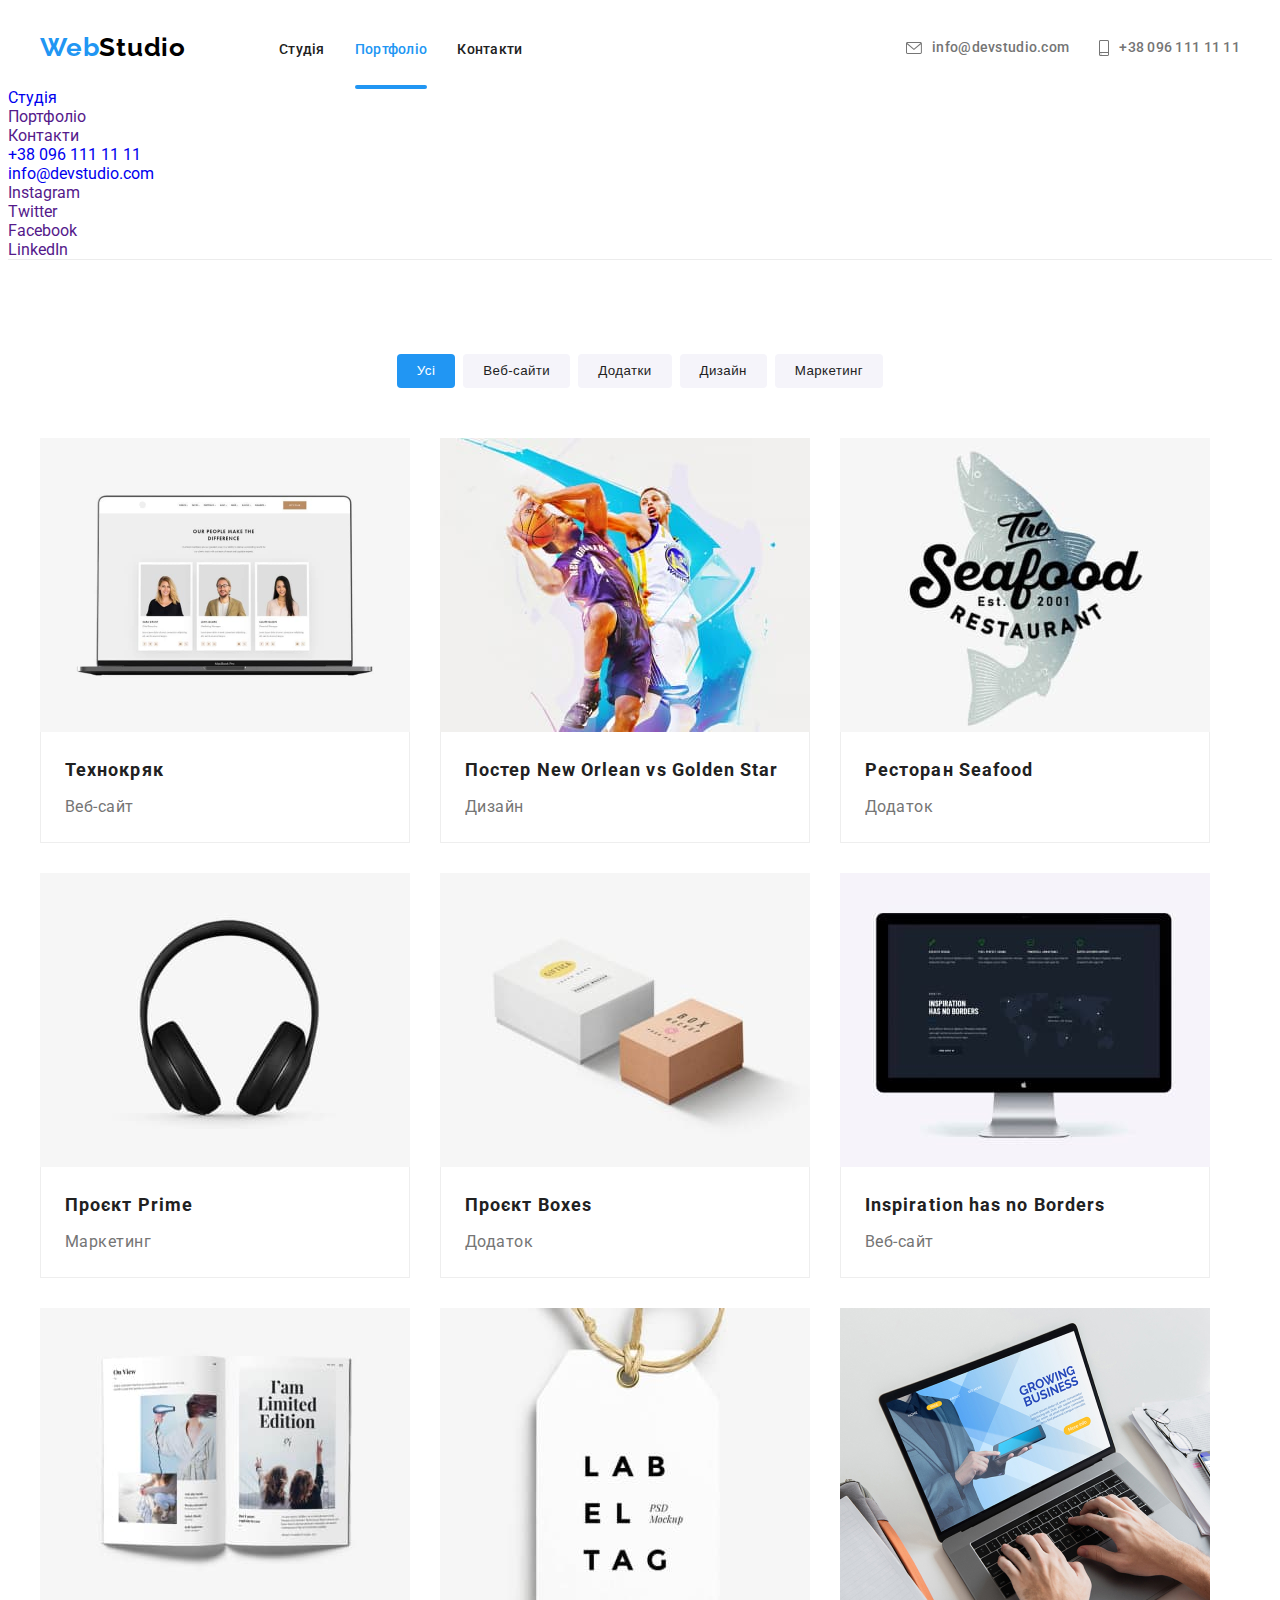
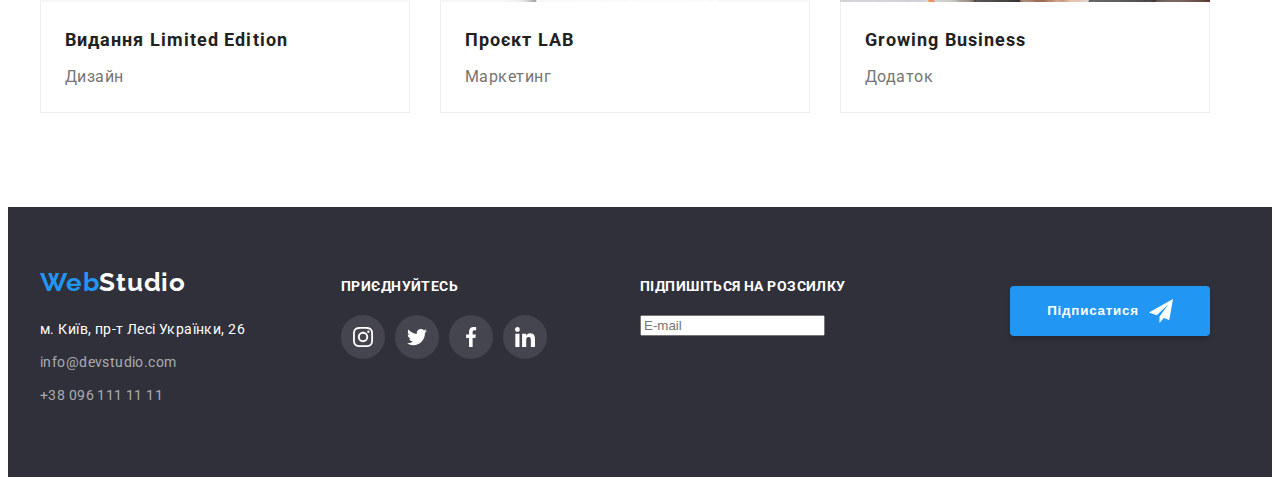
==== commit e6c50902: "final" ====
--- a/portfolio.html
+++ b/portfolio.html
@@ -20,16 +20,16 @@
     />
     <link rel="stylesheet" href="./css/main.min.css" />
   </head>
-  <body>
+  <body class="body">
     <header class="header">
       <div class="container">
-        <a lang="en" href="" class="logo header-logo link"
+        <a lang="en" href="./index.html" class="logo header-logo link"
           >Web<span class="header-studio">Studio</span></a
         >
         <nav class="navigation">
           <ul class="navigation__list list">
             <li class="navigation__item">
-              <a href="/index.html" class="navigation__link link">Студія</a>
+              <a href="./index.html" class="navigation__link link">Студія</a>
             </li>
             <li class="navigation__item">
               <a href="" class="navigation__link link current">Портфоліо</a>
@@ -58,6 +58,85 @@
               >
             </li>
           </ul>
+        </div>
+        <button
+          type="button"
+          class="menu-button pointer"
+          aria-expanded="false"
+          aria-controls="menu"
+          data-menu-button
+        >
+          <svg
+            class="menu-burger"
+            width="40px"
+            height="40px"
+            aria-label="Переключатель мобильного меню"
+          >
+            <use
+              class="menu-icon-burger"
+              href="./images/icons.svg#icon-menu-burger"
+            ></use>
+            <use
+              class="menu-icon-cross"
+              href="./images/icons.svg#icon-menu-closer"
+            ></use>
+          </svg>
+        </button>
+      </div>
+      <div class="menu" id="menu" data-menu>
+        <div class="menu-container">
+          <nav class="menu-navigation">
+            <ul class="menu-navigation__list list">
+              <li class="menu-navigation__item">
+                <a href="./index.html" class="menu-navigation__link link"
+                  >Студія</a
+                >
+              </li>
+              <li class="menu-navigation__item">
+                <a href="" class="menu-navigation__link link menu-current"
+                  >Портфоліо</a
+                >
+              </li>
+              <li class="menu-navigation__item">
+                <a href="" class="menu-navigation__link link">Контакти</a>
+              </li>
+            </ul>
+          </nav>
+          <div class="menu-wrap">
+            <div class="menu-contacts">
+              <ul class="menu-contacts__list list">
+                <li class="menu-contacts__item">
+                  <a href="tel:+380961111111" class="menu-contacts__tel link">
+                    +38 096 111 11 11</a
+                  >
+                </li>
+                <li class="menu-contacts__item">
+                  <a
+                    href="mailto:info@devstudio.com"
+                    class="menu-contacts__mail link"
+                  >
+                    info@devstudio.com</a
+                  >
+                </li>
+              </ul>
+            </div>
+            <div class="menu-socials">
+              <ul class="menu-socials__list list">
+                <li class="menu-socials__item">
+                  <a href="" class="menu-socials__link link">Instagram</a>
+                </li>
+                <li class="menu-socials__item">
+                  <a href="" class="menu-socials__link link">Twitter</a>
+                </li>
+                <li class="menu-socials__item">
+                  <a href="" class="menu-socials__link link">Facebook</a>
+                </li>
+                <li class="menu-socials__item">
+                  <a href="" class="menu-socials__link link">LinkedIn</a>
+                </li>
+              </ul>
+            </div>
+          </div>
         </div>
       </div>
     </header>
@@ -583,7 +662,7 @@
                 ><span class="subscribe__text">Підпишіться на розсилку</span>
                 <input
                   type="text"
-                  class="subscribe-input-info"
+                  class="subscribe__input-info"
                   name="mail"
                   placeholder="E-mail"
                 />
@@ -599,5 +678,6 @@
         </div>
       </div>
     </footer>
+    <script src="./js/menu.js"></script>
   </body>
 </html>
--- a/css/main.min.css
+++ b/css/main.min.css
@@ -1 +1 @@
-:root{--main-title-color: #212121;--second-title-color: #757575;--hero-bg: #c4c4c4;--main-hover-focus-color: #2196f3;--second-hover-focus-color: #188ce8;--main-text-bg-color: #ffffff;--footer-bg: #2f303a;--filter-bg: #f5f4fa;--logo-studio: #000000;--footer-mail-tel: rgba(255, 255, 255, 0.6);--portfolio-item-bg-border: #eeeeee;--header-bottom-border: #ececec;--clients-border: #afb1b8;--footer-social-link-background: rgba(255, 255, 255, 0.1);--portfolio-overlay: rgba(33, 150, 243, 0.9);--about-overlay-bg: rgba(47, 48, 58, 0.8);--modal-form-input-border: rgba(33, 33, 33, 0.2);--subscribe-input-info-border: rgba(255, 255, 255, 0.3);--subscribe-input-info-text: rgba(255, 255, 255, 0.6);--modal-form-input-comment: rgba(117, 117, 117, 0.5);--modal-close-btn: #000000;--hero-gradient: linear-gradient( rgba(47, 48, 58, 0.4), rgba(47, 48, 58, 0.4) )}p,h1,h2,h3,h4,h5,h6{margin:0}ul{margin:0;padding:0}img{display:block;max-width:100%;height:auto}body{font-family:"Roboto",sans-serif;color:var(--main-title-color);background-color:var(--main-text-bg-color)}.list{list-style:none}.link{text-decoration:none}.section{padding-top:94px;padding-bottom:94px}.visually-hidden{position:absolute;white-space:nowrap;width:1px;height:1px;overflow:hidden;border:0;padding:0;clip:rect(0 0 0 0);clip-path:inset(50%);margin:-1px}.container{width:100%;padding-left:15px;padding-right:15px;margin-left:auto;margin-right:auto}@media screen and (min-width: 480px){.container{width:480px}}@media screen and (min-width: 768px){.container{width:768px}}@media screen and (min-width: 1200px){.container{width:1200px}}.header{border-bottom:1px solid var(--header-bottom-border)}.header .container{display:flex;align-items:center}.header-logo{margin-right:93px;padding-top:24px;padding-bottom:25px}.header-studio{color:var(--logo-studio)}.navigation__list{display:flex;column-gap:30px}.navigation__link{font-weight:500;font-size:14px;line-height:1.14;letter-spacing:.02em;color:var(--main-title-color);padding-top:32px;padding-bottom:32px;transition-property:color;transition-duration:250ms;transition-timing-function:cubic-bezier(0.4, 0, 0.2, 1)}.navigation__link:hover,.navigation__link:focus{color:var(--main-hover-focus-color)}.current{color:var(--main-hover-focus-color);position:relative}.current::after{content:"";position:absolute;display:block;left:0;bottom:0;background-color:var(--main-hover-focus-color);width:100%;height:4px;border-radius:2px}.contacts{margin-left:auto}.contacts__list{display:flex;column-gap:30px}.contacts__link{font-weight:500;font-size:14px;line-height:1.14;letter-spacing:.02em;color:var(--second-title-color);display:flex;align-items:center;justify-content:center;padding-top:32px;padding-bottom:32px;transition-property:color;transition-duration:250ms;transition-timing-function:cubic-bezier(0.4, 0, 0.2, 1)}.contacts__link:hover,.contacts__link:focus{color:var(--main-hover-focus-color)}.contacts__icon{margin-right:10px;fill:currentColor}.logo{font-family:"Raleway";font-weight:700;font-size:24px;line-height:1.19;letter-spacing:.03em;color:var(--main-hover-focus-color)}@media screen and (min-width: 1200px){.logo{font-size:26px}}.hero{background:var(--hero-bg);padding-top:118px;padding-bottom:118px}@media screen and (min-width: 1200px){.hero{padding-top:200px;padding-bottom:200px}}.hero__overlay{max-width:480px;background-repeat:no-repeat;background-size:cover;background-position:center;margin-left:auto;margin-right:auto;background-image:var(--hero-gradient),url(..//../images/hero/hero-mob1x.jpg)}@media(min-device-pixel-ratio: 2),(min-resolution: 192dpi),(min-resolution: 2dppx){.hero__overlay{background-image:var(--hero-gradient),url(..//../images/hero/hero-mob2x.jpg)}}@media screen and (min-width: 768px){.hero__overlay{background-image:var(--hero-gradient),url(..//../images/hero/hero-tab1x.jpg);max-width:768px}}@media screen and (min-width: 768px)and (min-device-pixel-ratio: 2),screen and (min-width: 768px)and (min-resolution: 192dpi),screen and (min-width: 768px)and (min-resolution: 2dppx){.hero__overlay{background-image:var(--hero-gradient),url(..//../images/hero/hero-tab2x.jpg)}}@media screen and (min-width: 1200px){.hero__overlay{background-image:var(--hero-gradient),url(..//../images/hero/hero-desk1x.jpg);max-width:1600px}}@media screen and (min-width: 1200px)and (min-device-pixel-ratio: 2),screen and (min-width: 1200px)and (min-resolution: 192dpi),screen and (min-width: 1200px)and (min-resolution: 2dppx){.hero__overlay{background-image:var(--hero-gradient),url(..//../images/hero/hero-desk2x.jpg)}}.offer__title{max-width:360px;font-weight:900;font-size:20px;line-height:1.62;text-align:center;letter-spacing:.06em;text-transform:uppercase;color:var(--main-text-bg-color);display:block;margin:0 auto;margin-bottom:30px}@media screen and (min-width: 389px){.offer__title{font-size:26px}}@media screen and (min-width: 1200px){.offer__title{max-width:696px;font-size:44px;line-height:1.36}}.offer__btn{font-weight:700;font-style:inherit;font-family:inherit;line-height:1.88;display:flex;align-items:center;text-align:center;letter-spacing:.06em;color:var(--main-text-bg-color);background-color:var(--main-hover-focus-color);border:rgba(0,0,0,0);width:200px;height:50px;border-radius:4px;display:block;margin:0 auto;box-shadow:rgba(0,0,0,0);transition-property:background-color,box-shadow;transition-duration:250ms;transition-timing-function:cubic-bezier(0.4, 0, 0.2, 1)}.offer__btn:hover,.offer__btn:focus{background:var(--second-hover-focus-color);box-shadow:0px 4px 4px rgba(0,0,0,.15)}@media screen and (min-width: 1200px){.offer__btn{width:216px}}.pointer{cursor:pointer}.backdrop{position:fixed;top:0;left:0;width:100%;height:100%;background-color:rgba(0,0,0,.2);transition:opacity 250ms linear,visibility 250ms;overflow-y:scroll;padding:94px 15px}.backdrop.is-hidden{opacity:0;pointer-events:none;visibility:hidden}.modal{width:100%;height:609px;position:relative;background-color:var(--main-text-bg-color);box-shadow:0px 1px 3px rgba(0,0,0,.12),0px 1px 1px rgba(0,0,0,.14),0px 2px 1px rgba(0,0,0,.2);border-radius:4px;transition:transform 250ms cubic-bezier(0.4, 0, 0.2, 1);padding:40px}@media screen and (min-width: 480px){.modal{position:absolute;top:50%;left:50%;transform:translate(-50%, -50%);transform:translate(-50%, -50%) scale(1);width:450px;height:609px}}@media screen and (min-width: 1200px){.modal{width:528px;height:581px}}.backdrop.is-hidden .modal{transform:translate(-50%, -50%) scale(0)}.modal__close-btn{position:absolute;right:8px;top:8px;width:30px;height:30px;border-radius:50%;border:1px solid rgba(0,0,0,.1);background-color:rgba(0,0,0,0);fill:var(--modal-close-btn);transition-property:fill;transition-duration:250ms;transition-timing-function:cubic-bezier(0.4, 0, 0.2, 1)}.modal__close-btn:hover,.modal__close-btn:focus{fill:var(--main-hover-focus-color)}.modal__title{font-weight:700;font-size:16px;line-height:1.15;text-align:center;letter-spacing:.03em;color:var(--main-title-color);margin-bottom:12px}@media screen and (min-width: 349px){.modal__title{font-size:18px}}@media screen and (min-width: 480px){.modal__title{font-size:20px}}.input-wrap{position:relative;width:100%;margin-bottom:10px}.input-wrap__label{display:block;font-size:12px;line-height:1.16;letter-spacing:.01em;color:var(--second-title-color);margin-bottom:4px}.input-wrap__field{width:100%;height:40px;border:1px solid var(--modal-form-input-border);border-radius:4px;padding-left:42px;transition-property:border;transition-duration:250ms;transition-timing-function:cubic-bezier(0.4, 0, 0.2, 1);outline:rgba(0,0,0,0)}.input-wrap__field:focus{border:1px solid var(--main-hover-focus-color)}.input-wrap__icon{position:absolute;top:50%;left:12px;transition-property:fill;transition-duration:250ms;transition-timing-function:cubic-bezier(0.4, 0, 0.2, 1)}.input-wrap__field:focus+.input-wrap__icon{fill:var(--main-hover-focus-color)}.comment-wrap{margin-bottom:20px}.comment-wrap__label{width:100%;height:120px;border:1px solid var(--modal-form-input-border);border-radius:4px;padding:12px 16px;font-size:12px;line-height:14px;letter-spacing:.01em;color:var(--modal-form-input-comment);transition-property:border;transition-duration:250ms;transition-timing-function:cubic-bezier(0.4, 0, 0.2, 1);outline:rgba(0,0,0,0);resize:none}.comment-wrap__label:focus{border:1px solid var(--main-hover-focus-color)}.comment-wrap__label::placeholder{font-size:12px;line-height:14px;letter-spacing:.01em;color:var(--modal-form-input-comment)}.agreement{display:inline-block;font-size:12px;line-height:1.16;letter-spacing:.03em;color:var(--second-title-color);text-align:center;margin-bottom:30px}@media screen and (min-width: 480px){.agreement{display:flex;align-items:center;justify-content:center}}@media screen and (min-width: 1200px){.agreement{font-size:14px;line-height:1.71}}.agreement span{display:inline-block;content:"";align-items:center;justify-content:center;width:16px;height:15px;border:2px solid var(--main-title-color);border-radius:2px;margin-right:8.38px;transition-property:background-color,border;transition-duration:250ms;transition-timing-function:cubic-bezier(0.4, 0, 0.2, 1)}.agreement__check-icon{fill:rgba(0,0,0,0);transition-property:fill;transition-duration:250ms;transition-timing-function:cubic-bezier(0.4, 0, 0.2, 1)}.input-check:checked+.agreement span{background-color:var(--main-hover-focus-color);border:none}.input-check:checked+.agreement .agreement__check-icon{fill:var(--main-text-bg-color)}.agreement__conditions{color:var(--main-hover-focus-color)}.modal-btn{width:200px;height:50px;background-color:var(--main-hover-focus-color);box-shadow:0px 4px 4px rgba(0,0,0,.15);border-radius:4px;border:rgba(0,0,0,0);font-weight:700;line-height:1.88;display:block;margin:0 auto;letter-spacing:.06em;color:var(--main-text-bg-color);transition-property:background-color;transition-duration:250ms;transition-timing-function:cubic-bezier(0.4, 0, 0.2, 1)}.modal-btn:hover,.modal-btn:focus{background-color:var(--second-hover-focus-color)}.features{padding-top:60px;padding-bottom:60px}@media screen and (min-width: 1200px){.features{padding-top:94px;padding-bottom:94px}}.advantages__list{display:flex;flex-wrap:wrap;gap:30px}@media screen and (min-width: 768px){.advantages__wrap{width:354px}}@media screen and (min-width: 1200px){.advantages__wrap{width:270px}}.advantages__icons{height:120px;background-color:var(--filter-bg);border-radius:4px;display:flex;align-items:center;justify-content:center;margin-bottom:30px}@media screen and (min-width: 480px){.advantages__icons{width:450px}}@media screen and (min-width: 768px){.advantages__icons{width:354px}}@media screen and (min-width: 1200px){.advantages__icons{width:270px}}.advantages__subtitle{font-weight:700;font-size:14px;line-height:1.14;letter-spacing:.03em;text-transform:uppercase;color:var(--main-title-color);margin-bottom:10px;text-align:center}.advantages__text{font-size:14px;line-height:1.71;letter-spacing:.03em;color:var(--second-title-color)}@media screen and (min-width: 480px){.advantages__text{width:450px}}@media screen and (min-width: 768px){.advantages__text{width:354px}}@media screen and (min-width: 1200px){.advantages__text{width:270px}}.about{padding-bottom:94px}@media screen and (max-width: 1199px){.about{display:none}}.activities__title{font-weight:700;font-size:36px;line-height:1.16;text-align:center;letter-spacing:.03em;color:var(--main-title-color);margin-bottom:50px}.activities__list{display:flex;flex-wrap:wrap;gap:30px}.activities__img-over{position:relative}.activities__over-text{display:flex;justify-content:center;align-items:center;position:absolute;bottom:0;width:100%;height:70px;font-weight:700;font-size:14px;line-height:1.14;text-align:center;letter-spacing:.03em;text-transform:uppercase;color:var(--main-text-bg-color);background-color:var(--about-overlay-bg)}.team{background:var(--filter-bg);padding-top:60px;padding-bottom:60px}@media screen and (min-width: 1200px){.team{padding-top:94px;padding-bottom:94px}}.staff__title{font-weight:700;font-size:28px;line-height:1.16;text-align:center;letter-spacing:.03em;color:var(--main-title-color);margin-bottom:30px}@media screen and (min-width: 1200px){.staff__title{font-size:36px;margin-bottom:50px}}.staff__list{display:flex;flex-wrap:wrap;gap:30px}.staff__bg{background:var(--main-text-bg-color);box-shadow:0px 1px 3px rgba(0,0,0,.12),0px 1px 1px rgba(0,0,0,.14),0px 2px 1px rgba(0,0,0,.2);border-radius:0px 0px 4px 4px;max-width:450px;height:auto}@media screen and (min-width: 768px){.staff__bg{max-width:354px}}@media screen and (min-width: 1200px){.staff__bg{max-width:270px}}.staff__info{padding-top:30px;padding-bottom:30px}.staff__name{font-size:16px;font-weight:500;line-height:1.18;text-align:center;letter-spacing:.03em;color:var(--main-title-color);margin-bottom:10px}.staff__profession{line-height:1.18;text-align:center;letter-spacing:.03em;color:var(--second-title-color);margin-bottom:16px}.staff-social__list{display:flex;justify-content:center;gap:10px}.staff-social__link{display:flex;align-items:center;justify-content:center;width:44px;height:44px;border-radius:50%;background-color:var(--main-text-bg-color);color:var(--clients-border);transition-property:color,background-color;transition-duration:250ms;transition-timing-function:cubic-bezier(0.4, 0, 0.2, 1)}.staff-social__link:hover,.staff-social__link:focus{color:var(--main-text-bg-color);background-color:var(--main-hover-focus-color)}.staff-social__icon{fill:currentColor}.clients{padding-top:60px;padding-bottom:60px}@media screen and (min-width: 1200px){.clients{padding-top:94px;padding-bottom:94px}}.companies__title{font-family:"Roboto";font-weight:700;font-size:28px;line-height:1.16;text-align:center;letter-spacing:.03em;color:var(--main-title-color);margin-bottom:50px}@media screen and (min-width: 1200px){.companies__title{font-size:36px}}.companies__list{display:flex;flex-wrap:wrap;justify-content:center;gap:30px}@media screen and (min-width: 1200px){.companies__list{flex-wrap:nowrap}}.companies__item{width:calc(50% - 15px)}@media screen and (min-width: 480px){.companies__item{width:210px}}@media screen and (min-width: 768px){.companies__item{width:226px}}@media screen and (min-width: 1200px){.companies__item{width:170px}}.companies__link{height:92px;display:flex;align-items:center;justify-content:center;color:var(--clients-border);border:1px solid var(--clients-border);border-radius:4px;transition-property:color,border;transition-duration:250ms;transition-timing-function:cubic-bezier(0.4, 0, 0.2, 1)}.companies__link:hover,.companies__link:focus{color:var(--main-hover-focus-color);border:1px solid var(--main-hover-focus-color)}.companies__icon{fill:currentColor}.footer{background-color:var(--footer-bg);padding-top:60px;padding-bottom:60px}.footer .container{display:flex;flex-direction:column;align-items:center}@media screen and (min-width: 1200px){.footer .container{flex-direction:row;align-items:baseline}}@media screen and (min-width: 768px){.company-info__join-us{display:flex;align-items:baseline;padding-right:30px}}@media screen and (min-width: 768px)and (max-width: 1199px){.company-info__join-us{gap:165px;flex-direction:row}}@media screen and (min-width: 1200px){.company-info__join-us{padding-right:0}}.company-info{width:232px;margin-bottom:60px}@media screen and (min-width: 1200px){.company-info{width:231px;margin-right:70px;margin-bottom:0}}.address{font-style:normal}.footer-logo{display:block;margin-bottom:20px}@media screen and (max-width: 1199px){.footer-logo{display:flex;align-items:center;justify-content:center}}.footer-studio{color:var(--main-text-bg-color)}.company-info__item{margin-bottom:9px}.company-info__text{display:block;font-size:14px;line-height:1.71;letter-spacing:.03em;color:var(--main-text-bg-color);margin-bottom:9px}@media screen and (max-width: 1199px){.company-info__text{display:flex;align-items:center;justify-content:center}}.company-info__link{display:block;font-size:14px;line-height:1.71;letter-spacing:.03em;color:var(--footer-mail-tel);transition-property:color;transition-duration:250ms;transition-timing-function:cubic-bezier(0.4, 0, 0.2, 1)}.company-info__link:hover,.company-info__link:focus{color:var(--main-hover-focus-color)}@media screen and (max-width: 1199px){.company-info__link{display:flex;align-items:center;justify-content:center}}.join-us{width:100%;margin-bottom:60px}@media screen and (min-width: 768px){.join-us{width:206px}}@media screen and (min-width: 1200px){.join-us{margin-bottom:0;margin-right:93px}}.join-us__text{display:block;font-weight:700;font-size:14px;line-height:1.14;letter-spacing:.03em;text-transform:uppercase;color:var(--main-text-bg-color);margin-bottom:20px}@media screen and (max-width: 1199px){.join-us__text{display:flex;align-items:center;justify-content:center}}.join-us__list{display:flex;justify-content:center;gap:10px}.join-us__link{width:44px;height:44px;border-radius:50%;background-color:var(--footer-social-link-background);display:flex;align-items:center;justify-content:center;fill:var(--main-text-bg-color);transition-property:background-color;transition-duration:250ms;transition-timing-function:cubic-bezier(0.4, 0, 0.2, 1)}.join-us__link:hover,.join-us__link:focus{background-color:var(--main-hover-focus-color)}.subscribe{width:100%}@media screen and (min-width: 768px){.subscribe{width:450px}}@media screen and (min-width: 1200px){.subscribe{position:relative;width:570px}}.subscribe__text{display:block;width:207px;font-weight:700;font-size:14px;line-height:1.14;letter-spacing:.03em;text-transform:uppercase;color:var(--main-text-bg-color);margin-bottom:20px}@media screen and (max-width: 1199px){.subscribe__text{margin-right:auto;margin-left:auto}}.subscribe-input-info{width:100%;height:50px;background-color:rgba(0,0,0,0);border:1px solid var(--subscribe-input-info-border);filter:drop-shadow(0px 4px 4px rgba(0, 0, 0, 0.15));border-radius:4px;line-height:1.25;display:flex;align-items:center;letter-spacing:.03em;color:var(--subscribe-input-info-text);padding-left:16px}@media screen and (min-width: 1200px){.subscribe-input-info{width:358px}}.subscribe__input{width:100%}@media screen and (min-width: 1200px){.subscribe__input{width:358px}}.subscribe-input-info::placeholder{line-height:1.25;display:flex;align-items:center;letter-spacing:.03em;color:var(--subscribe-input-info-text)}.subscribe__btn{margin-top:20px;margin-right:auto;margin-left:auto;display:flex;align-items:center;justify-content:center;width:200px;height:50px;font-weight:700;line-height:1.88;align-items:center;text-align:center;letter-spacing:.06em;color:var(--main-text-bg-color);background-color:var(--main-hover-focus-color);box-shadow:0px 4px 4px rgba(0,0,0,.15);border-radius:4px;border:rgba(0,0,0,0);transition-property:background-color;transition-duration:250ms;transition-timing-function:cubic-bezier(0.4, 0, 0.2, 1)}.subscribe__btn:hover,.subscribe__btn:focus{background-color:var(--second-hover-focus-color)}@media screen and (min-width: 1200px){.subscribe__btn{position:absolute;bottom:0;right:0}}.subscribe__icon{margin-left:10px}.filter__list{display:flex;flex-wrap:wrap;justify-content:flex-start;row-gap:15px;gap:8px;margin-bottom:40px;max-width:326px}@media screen and (min-width: 768px){.filter__list{max-width:100%;justify-content:center;margin-bottom:30px}}@media screen and (min-width: 1200px){.filter__list{margin-bottom:50px}}.filter__btn{font-weight:500;font-style:inherit;line-height:1.62;text-align:center;letter-spacing:.03em;color:var(--main-title-color);background-color:var(--filter-bg);border-radius:4px;border:rgba(0,0,0,0);padding:6px 20px;transition-property:background-color,border,box-shadow;transition-duration:250ms;transition-timing-function:cubic-bezier(0.4, 0, 0.2, 1)}.filter__btn:hover,.filter__btn:focus{color:var(--main-text-bg-color);background:var(--main-hover-focus-color);box-shadow:0px 3px 1px rgba(0,0,0,.1),0px 1px 2px rgba(0,0,0,.08),0px 2px 2px rgba(0,0,0,.12)}.filter__btn-current{background:var(--main-hover-focus-color);color:var(--main-text-bg-color)}.catalog{padding-top:60px;padding-bottom:60px}@media screen and (min-width: 1200px){.catalog{padding-top:94px;padding-bottom:94px}}.portfolio__list{display:flex;flex-wrap:wrap;gap:30px}.portfolio__link{display:flex;flex-direction:column;width:100%;height:100%;transition-property:box-shadow;transition-duration:250ms;transition-timing-function:cubic-bezier(0.4, 0, 0.2, 1)}.portfolio__link:hover,.portfolio__link:focus{box-shadow:0px 1px 1px rgba(0,0,0,.12),0px 4px 4px rgba(0,0,0,.06),1px 4px 6px rgba(0,0,0,.16)}@media screen and (min-width: 768px){.portfolio__link{width:354px}}@media screen and (min-width: 1200px){.portfolio__link{width:370px}}.portfolio__wrap{position:relative;overflow:hidden}.portfolio__img{display:block;max-width:100%;height:auto}.portfolio__bg{background:var(--main-text-bg-color)}.portfolio__overlay{position:absolute;top:0;left:0;font-size:18px;line-height:1.56;letter-spacing:.03em;color:var(--main-text-bg-color);background-color:var(--portfolio-overlay);padding:63px 24px;height:100%;transform:translateY(101%);transition:transform 250ms cubic-bezier(0.4, 0, 0.2, 1)}@media screen and (max-width: 390px){.portfolio__overlay{overflow-y:scroll}}.portfolio__link:hover .portfolio__overlay,.portfolio__link:focus .portfolio__overlay{transform:translateY(0%)}.portfolio__info{padding:20px 24px;border:1px solid var(--portfolio-item-bg-border);border-top:0;flex-grow:1}.portfolio__list-subtitle{font-weight:700;font-size:18px;line-height:2;letter-spacing:.06em;color:var(--main-title-color);margin-bottom:4px}.portfolio__list-text{line-height:1.88;letter-spacing:.03em;color:var(--second-title-color)}/*# sourceMappingURL=main.min.css.map */+:root{--main-title-color: #212121;--second-title-color: #757575;--hero-bg: #c4c4c4;--main-hover-focus-color: #2196f3;--second-hover-focus-color: #188ce8;--main-text-bg-color: #ffffff;--footer-bg: #2f303a;--filter-bg: #f5f4fa;--logo-studio: #000000;--footer-mail-tel: rgba(255, 255, 255, 0.6);--portfolio-item-bg-border: #eeeeee;--header-bottom-border: #ececec;--clients-border: #afb1b8;--footer-social-link-background: rgba(255, 255, 255, 0.1);--portfolio-overlay: rgba(33, 150, 243, 0.9);--about-overlay-bg: rgba(47, 48, 58, 0.8);--modal-form-input-border: rgba(33, 33, 33, 0.2);--subscribe-input-info-border: rgba(255, 255, 255, 0.3);--subscribe-input-info-text: rgba(255, 255, 255, 0.6);--modal-form-input-comment: rgba(117, 117, 117, 0.5);--modal-close-btn: #000000;--hero-gradient: linear-gradient( rgba(47, 48, 58, 0.4), rgba(47, 48, 58, 0.4) )}p,h1,h2,h3,h4,h5,h6{margin:0}ul{margin:0;padding:0}img{display:block;max-width:100%;height:auto}body{font-family:"Roboto",sans-serif;color:var(--main-title-color);background-color:var(--main-text-bg-color)}.list{list-style:none}.link{text-decoration:none}.section{padding-top:94px;padding-bottom:94px}.pointer{cursor:pointer}.visually-hidden{position:absolute;white-space:nowrap;width:1px;height:1px;overflow:hidden;border:0;padding:0;clip:rect(0 0 0 0);clip-path:inset(50%);margin:-1px}.container{width:100%;padding-left:15px;padding-right:15px;margin-left:auto;margin-right:auto}@media screen and (min-width: 480px){.container{width:480px}}@media screen and (min-width: 768px){.container{width:768px}}@media screen and (min-width: 1200px){.container{width:1200px}}.header{border-bottom:1px solid var(--header-bottom-border)}@media screen and (min-width: 768px)and (max-width: 1199px){.header{height:80px}}.header .container{display:flex;align-items:center}.header-logo{margin-right:93px;padding-top:24px;padding-bottom:25px}.header-studio{color:var(--logo-studio)}@media screen and (max-width: 767px){.navigation{display:none}}.navigation__list{display:flex;column-gap:30px}.navigation__link{font-weight:500;font-size:14px;line-height:1.14;letter-spacing:.02em;color:var(--main-title-color);padding-top:32px;padding-bottom:32px;transition-property:color;transition-duration:250ms;transition-timing-function:cubic-bezier(0.4, 0, 0.2, 1)}.navigation__link:hover,.navigation__link:focus{color:var(--main-hover-focus-color)}.current{color:var(--main-hover-focus-color);position:relative}.current::after{content:"";position:absolute;display:block;left:0;bottom:0;background-color:var(--main-hover-focus-color);width:100%;height:4px;border-radius:2px}.contacts{margin-left:auto}@media screen and (max-width: 767px){.contacts{display:none}}.contacts__list{display:flex;flex-direction:column;align-items:flex-start;gap:10px}@media screen and (min-width: 1200px){.contacts__list{flex-direction:row;gap:30px}}.contacts__link{font-weight:500;font-size:14px;line-height:1.14;letter-spacing:.02em;color:var(--second-title-color);display:flex;align-items:center;justify-content:center;transition-property:color;transition-duration:250ms;transition-timing-function:cubic-bezier(0.4, 0, 0.2, 1)}.contacts__link:hover,.contacts__link:focus{color:var(--main-hover-focus-color)}@media screen and (min-width: 1200px){.contacts__link{padding-top:32px;padding-bottom:32px}}.contacts__icon{margin-right:10px;fill:currentColor}.menu-button{display:inline-flex;padding:0;border:none;background-color:rgba(0,0,0,0);z-index:1;margin-left:auto}@media screen and (min-width: 768px){.menu-button{display:none}}.menu-button .icon-cross{display:none}.menu-button.is-open .icon-cross{display:block}.menu-button.is-open .icon-burger{display:none}.logo{font-family:"Raleway";font-weight:700;font-size:24px;line-height:1.19;letter-spacing:.03em;color:var(--main-hover-focus-color)}@media screen and (min-width: 1200px){.logo{font-size:26px}}.hero{background:var(--hero-bg);padding-top:118px;padding-bottom:118px}@media screen and (min-width: 1200px){.hero{padding-top:200px;padding-bottom:200px}}.hero__overlay{max-width:480px;background-repeat:no-repeat;background-size:cover;background-position:center;margin-left:auto;margin-right:auto;background-image:var(--hero-gradient),url(..//../images/hero/hero-mob1x.jpg)}@media(min-device-pixel-ratio: 2),(min-resolution: 192dpi),(min-resolution: 2dppx){.hero__overlay{background-image:var(--hero-gradient),url(..//../images/hero/hero-mob2x.jpg)}}@media screen and (min-width: 768px){.hero__overlay{background-image:var(--hero-gradient),url(..//../images/hero/hero-tab1x.jpg);max-width:768px}}@media screen and (min-width: 768px)and (min-device-pixel-ratio: 2),screen and (min-width: 768px)and (min-resolution: 192dpi),screen and (min-width: 768px)and (min-resolution: 2dppx){.hero__overlay{background-image:var(--hero-gradient),url(..//../images/hero/hero-tab2x.jpg)}}@media screen and (min-width: 1200px){.hero__overlay{background-image:var(--hero-gradient),url(..//../images/hero/hero-desk1x.jpg);max-width:1600px}}@media screen and (min-width: 1200px)and (min-device-pixel-ratio: 2),screen and (min-width: 1200px)and (min-resolution: 192dpi),screen and (min-width: 1200px)and (min-resolution: 2dppx){.hero__overlay{background-image:var(--hero-gradient),url(..//../images/hero/hero-desk2x.jpg)}}.offer__title{display:block;max-width:360px;font-weight:900;font-size:20px;line-height:1.62;text-align:center;letter-spacing:.06em;text-transform:uppercase;color:var(--main-text-bg-color);margin:0 auto;margin-bottom:30px}@media screen and (min-width: 389px){.offer__title{font-size:26px}}@media screen and (min-width: 1200px){.offer__title{max-width:696px;font-size:44px;line-height:1.36}}.offer__btn{display:block;width:200px;height:50px;font-weight:700;font-style:inherit;font-family:inherit;line-height:1.88;letter-spacing:.06em;color:var(--main-text-bg-color);background-color:var(--main-hover-focus-color);border:rgba(0,0,0,0);border-radius:4px;box-shadow:rgba(0,0,0,0);margin:0 auto;transition-property:background-color,box-shadow;transition-duration:250ms;transition-timing-function:cubic-bezier(0.4, 0, 0.2, 1)}.offer__btn:hover,.offer__btn:focus{background:var(--second-hover-focus-color);box-shadow:0px 4px 4px rgba(0,0,0,.15)}@media screen and (min-width: 1200px){.offer__btn{width:216px}}.backdrop{position:fixed;top:0;left:0;width:100%;height:100%;background-color:rgba(0,0,0,.2);transition:opacity 250ms linear,visibility 250ms;overflow-y:scroll;padding:94px 15px}.backdrop.is-hidden{opacity:0;pointer-events:none;visibility:hidden}.modal{width:100%;height:609px;position:relative;background-color:var(--main-text-bg-color);box-shadow:0px 1px 3px rgba(0,0,0,.12),0px 1px 1px rgba(0,0,0,.14),0px 2px 1px rgba(0,0,0,.2);border-radius:4px;transition:transform 250ms cubic-bezier(0.4, 0, 0.2, 1);padding:40px}@media screen and (min-width: 480px){.modal{position:absolute;top:50%;left:50%;transform:translate(-50%, -50%);transform:translate(-50%, -50%) scale(1);width:450px;height:609px}}@media screen and (min-width: 1200px){.modal{width:528px;height:581px}}.backdrop.is-hidden .modal{transform:translate(-50%, -50%) scale(0)}.modal__close-btn{position:absolute;right:8px;top:8px;width:30px;height:30px;border-radius:50%;border:1px solid rgba(0,0,0,.1);background-color:rgba(0,0,0,0);fill:var(--modal-close-btn);transition-property:fill;transition-duration:250ms;transition-timing-function:cubic-bezier(0.4, 0, 0.2, 1)}.modal__close-btn:hover,.modal__close-btn:focus{fill:var(--main-hover-focus-color)}.modal__title{font-weight:700;font-size:16px;line-height:1.15;text-align:center;letter-spacing:.03em;color:var(--main-title-color);margin-bottom:12px}@media screen and (min-width: 349px){.modal__title{font-size:18px}}@media screen and (min-width: 480px){.modal__title{font-size:20px}}.input-wrap{position:relative;width:100%;margin-bottom:10px}.input-wrap__label{display:block;font-size:12px;line-height:1.16;letter-spacing:.01em;color:var(--second-title-color);margin-bottom:4px}.input-wrap__field{width:100%;height:40px;border:1px solid var(--modal-form-input-border);border-radius:4px;padding-left:42px;transition-property:border;transition-duration:250ms;transition-timing-function:cubic-bezier(0.4, 0, 0.2, 1);outline:rgba(0,0,0,0)}.input-wrap__field:focus{border:1px solid var(--main-hover-focus-color)}.input-wrap__icon{position:absolute;top:50%;left:12px;transition-property:fill;transition-duration:250ms;transition-timing-function:cubic-bezier(0.4, 0, 0.2, 1)}.input-wrap__field:focus+.input-wrap__icon{fill:var(--main-hover-focus-color)}.comment-wrap{margin-bottom:20px}.comment-wrap__label{width:100%;height:120px;font-size:12px;line-height:14px;letter-spacing:.01em;color:var(--modal-form-input-comment);border:1px solid var(--modal-form-input-border);border-radius:4px;padding:12px 16px;outline:rgba(0,0,0,0);resize:none;transition-property:border;transition-duration:250ms;transition-timing-function:cubic-bezier(0.4, 0, 0.2, 1)}.comment-wrap__label:focus{border:1px solid var(--main-hover-focus-color)}.comment-wrap__label::placeholder{font-size:12px;line-height:14px;letter-spacing:.01em;color:var(--modal-form-input-comment)}.agreement{display:inline-block;font-size:12px;line-height:1.16;letter-spacing:.03em;color:var(--second-title-color);text-align:center;margin-bottom:30px}@media screen and (min-width: 480px){.agreement{display:flex;align-items:center;justify-content:center}}@media screen and (min-width: 1200px){.agreement{font-size:14px;line-height:1.71}}.agreement span{display:inline-block;content:"";align-items:center;justify-content:center;width:16px;height:15px;border:2px solid var(--main-title-color);border-radius:2px;margin-right:8.38px;transition-property:background-color,border;transition-duration:250ms;transition-timing-function:cubic-bezier(0.4, 0, 0.2, 1)}.agreement__check-icon{fill:rgba(0,0,0,0);transition-property:fill;transition-duration:250ms;transition-timing-function:cubic-bezier(0.4, 0, 0.2, 1)}.input-check:checked+.agreement span{background-color:var(--main-hover-focus-color);border:none}.input-check:checked+.agreement .agreement__check-icon{fill:var(--main-text-bg-color)}.agreement__conditions{color:var(--main-hover-focus-color)}.modal-btn{display:block;width:200px;height:50px;font-weight:700;line-height:1.88;letter-spacing:.06em;color:var(--main-text-bg-color);background-color:var(--main-hover-focus-color);box-shadow:0px 4px 4px rgba(0,0,0,.15);border-radius:4px;border:rgba(0,0,0,0);margin:0 auto;transition-property:background-color;transition-duration:250ms;transition-timing-function:cubic-bezier(0.4, 0, 0.2, 1)}.modal-btn:hover,.modal-btn:focus{background-color:var(--second-hover-focus-color)}.features{padding-top:60px;padding-bottom:60px}@media screen and (min-width: 1200px){.features{padding-top:94px;padding-bottom:94px}}.advantages__list{display:flex;flex-wrap:wrap;gap:30px}.advantages__wrap{display:flex;align-items:center;justify-content:center;height:120px;background-color:var(--filter-bg);border-radius:4px;margin-bottom:30px}@media screen and (min-width: 480px){.advantages__wrap{width:450px}}@media screen and (min-width: 768px){.advantages__wrap{width:354px}}@media screen and (min-width: 1200px){.advantages__wrap{width:270px}}.advantages__subtitle{font-weight:700;font-size:14px;line-height:1.14;text-align:center;letter-spacing:.03em;text-transform:uppercase;color:var(--main-title-color);margin-bottom:10px}.advantages__text{font-size:14px;line-height:1.71;letter-spacing:.03em;color:var(--second-title-color)}@media screen and (min-width: 480px){.advantages__text{width:450px}}@media screen and (min-width: 768px){.advantages__text{width:354px}}@media screen and (min-width: 1200px){.advantages__text{width:270px}}.about{padding-bottom:94px}@media screen and (max-width: 1199px){.about{display:none}}.activities__title{font-weight:700;font-size:36px;line-height:1.16;text-align:center;letter-spacing:.03em;color:var(--main-title-color);margin-bottom:50px}.activities__list{display:flex;flex-wrap:wrap;gap:30px}.activities__img-over{position:relative}.activities__over-text{display:flex;justify-content:center;align-items:center;position:absolute;bottom:0;width:100%;height:70px;font-weight:700;font-size:14px;line-height:1.14;text-align:center;letter-spacing:.03em;text-transform:uppercase;color:var(--main-text-bg-color);background-color:var(--about-overlay-bg)}.team{background:var(--filter-bg);padding-top:60px;padding-bottom:60px}@media screen and (min-width: 1200px){.team{padding-top:94px;padding-bottom:94px}}.staff__title{font-weight:700;font-size:28px;line-height:1.16;text-align:center;letter-spacing:.03em;color:var(--main-title-color);margin-bottom:30px}@media screen and (min-width: 1200px){.staff__title{font-size:36px;margin-bottom:50px}}.staff__list{display:flex;flex-wrap:wrap;gap:30px}.staff__bg{max-width:450px;height:auto;background:var(--main-text-bg-color);box-shadow:0px 1px 3px rgba(0,0,0,.12),0px 1px 1px rgba(0,0,0,.14),0px 2px 1px rgba(0,0,0,.2);border-radius:0px 0px 4px 4px}@media screen and (min-width: 768px){.staff__bg{max-width:354px}}@media screen and (min-width: 1200px){.staff__bg{max-width:270px}}.staff__info{padding-top:30px;padding-bottom:30px}.staff__name{font-size:16px;font-weight:500;line-height:1.18;text-align:center;letter-spacing:.03em;color:var(--main-title-color);margin-bottom:10px}.staff__profession{line-height:1.18;text-align:center;letter-spacing:.03em;color:var(--second-title-color);margin-bottom:16px}.staff-social__list{display:flex;justify-content:center;gap:10px}.staff-social__link{display:flex;align-items:center;justify-content:center;width:44px;height:44px;color:var(--clients-border);background-color:var(--main-text-bg-color);border-radius:50%;transition-property:color,background-color;transition-duration:250ms;transition-timing-function:cubic-bezier(0.4, 0, 0.2, 1)}.staff-social__link:hover,.staff-social__link:focus{color:var(--main-text-bg-color);background-color:var(--main-hover-focus-color)}.staff-social__icon{fill:currentColor}.clients{padding-top:60px;padding-bottom:60px}@media screen and (min-width: 1200px){.clients{padding-top:94px;padding-bottom:94px}}.companies__title{font-family:"Roboto";font-weight:700;font-size:28px;line-height:1.16;text-align:center;letter-spacing:.03em;color:var(--main-title-color);margin-bottom:50px}@media screen and (min-width: 1200px){.companies__title{font-size:36px}}.companies__list{display:flex;flex-wrap:wrap;justify-content:center;gap:30px}@media screen and (min-width: 1200px){.companies__list{flex-wrap:nowrap}}.companies__item{width:calc(50% - 15px)}@media screen and (min-width: 480px){.companies__item{width:210px}}@media screen and (min-width: 768px){.companies__item{width:226px}}@media screen and (min-width: 1200px){.companies__item{width:170px}}.companies__link{display:flex;align-items:center;justify-content:center;height:92px;color:var(--clients-border);border:1px solid var(--clients-border);border-radius:4px;transition-property:color,border;transition-duration:250ms;transition-timing-function:cubic-bezier(0.4, 0, 0.2, 1)}.companies__link:hover,.companies__link:focus{color:var(--main-hover-focus-color);border:1px solid var(--main-hover-focus-color)}.companies__icon{fill:currentColor}.footer{background-color:var(--footer-bg);padding-top:60px;padding-bottom:60px}.footer .container{display:flex;flex-direction:column;align-items:center}@media screen and (min-width: 1200px){.footer .container{flex-direction:row;align-items:baseline}}@media screen and (min-width: 768px){.company-info__join-us{display:flex;align-items:baseline;padding-right:30px}}@media screen and (min-width: 768px)and (max-width: 1199px){.company-info__join-us{gap:165px;flex-direction:row}}@media screen and (min-width: 1200px){.company-info__join-us{padding-right:0}}.company-info{width:232px;margin-bottom:60px}@media screen and (min-width: 1200px){.company-info{width:231px;margin-right:70px;margin-bottom:0}}.address{font-style:normal}.footer-logo{display:block;margin-bottom:20px}@media screen and (max-width: 1199px){.footer-logo{display:flex;align-items:center;justify-content:center}}.footer-studio{color:var(--main-text-bg-color)}.company-info__item{margin-bottom:9px}.company-info__text{display:block;font-size:14px;line-height:1.71;letter-spacing:.03em;color:var(--main-text-bg-color);margin-bottom:9px}@media screen and (max-width: 1199px){.company-info__text{display:flex;align-items:center;justify-content:center}}.company-info__link{display:block;font-size:14px;line-height:1.71;letter-spacing:.03em;color:var(--footer-mail-tel);transition-property:color;transition-duration:250ms;transition-timing-function:cubic-bezier(0.4, 0, 0.2, 1)}.company-info__link:hover,.company-info__link:focus{color:var(--main-hover-focus-color)}@media screen and (max-width: 1199px){.company-info__link{display:flex;align-items:center;justify-content:center}}.join-us{width:100%;margin-bottom:60px}@media screen and (min-width: 768px){.join-us{width:206px}}@media screen and (min-width: 1200px){.join-us{margin-bottom:0;margin-right:93px}}.join-us__text{display:block;font-weight:700;font-size:14px;line-height:1.14;letter-spacing:.03em;text-transform:uppercase;color:var(--main-text-bg-color);margin-bottom:20px}@media screen and (max-width: 1199px){.join-us__text{display:flex;align-items:center;justify-content:center}}.join-us__list{display:flex;justify-content:center;gap:10px}.join-us__link{width:44px;height:44px;border-radius:50%;background-color:var(--footer-social-link-background);display:flex;align-items:center;justify-content:center;fill:var(--main-text-bg-color);transition-property:background-color;transition-duration:250ms;transition-timing-function:cubic-bezier(0.4, 0, 0.2, 1)}.join-us__link:hover,.join-us__link:focus{background-color:var(--main-hover-focus-color)}.subscribe{width:100%}@media screen and (min-width: 768px){.subscribe{width:450px}}@media screen and (min-width: 1200px){.subscribe{position:relative;width:570px}}.subscribe__text{display:block;width:207px;font-weight:700;font-size:14px;line-height:1.14;letter-spacing:.03em;text-transform:uppercase;color:var(--main-text-bg-color);margin-bottom:20px}@media screen and (max-width: 1199px){.subscribe__text{margin-right:auto;margin-left:auto}}.subscribe-input-info{display:flex;align-items:center;width:100%;height:50px;line-height:1.25;letter-spacing:.03em;color:var(--subscribe-input-info-text);background-color:rgba(0,0,0,0);border:1px solid var(--subscribe-input-info-border);border-radius:4px;filter:drop-shadow(0px 4px 4px rgba(0, 0, 0, 0.15));padding-left:16px}@media screen and (min-width: 1200px){.subscribe-input-info{width:358px}}.subscribe__input{width:100%}@media screen and (min-width: 1200px){.subscribe__input{width:358px}}.subscribe-input-info::placeholder{display:flex;align-items:center;letter-spacing:.03em;line-height:1.25;color:var(--subscribe-input-info-text)}.subscribe__btn{display:flex;align-items:center;justify-content:center;width:200px;height:50px;font-weight:700;line-height:1.88;text-align:center;letter-spacing:.06em;color:var(--main-text-bg-color);background-color:var(--main-hover-focus-color);border:rgba(0,0,0,0);border-radius:4px;box-shadow:0px 4px 4px rgba(0,0,0,.15);margin-top:20px;margin-right:auto;margin-left:auto;transition-property:background-color;transition-duration:250ms;transition-timing-function:cubic-bezier(0.4, 0, 0.2, 1)}.subscribe__btn:hover,.subscribe__btn:focus{background-color:var(--second-hover-focus-color)}@media screen and (min-width: 1200px){.subscribe__btn{position:absolute;bottom:0;right:0}}.subscribe__icon{margin-left:10px}.filter__list{display:flex;flex-wrap:wrap;justify-content:flex-start;row-gap:15px;gap:8px;max-width:326px;margin-bottom:40px}@media screen and (min-width: 768px){.filter__list{max-width:100%;justify-content:center;margin-bottom:30px}}@media screen and (min-width: 1200px){.filter__list{margin-bottom:50px}}.filter__btn{font-weight:500;font-style:inherit;line-height:1.62;text-align:center;letter-spacing:.03em;color:var(--main-title-color);background-color:var(--filter-bg);border-radius:4px;border:rgba(0,0,0,0);padding:6px 20px;transition-property:background-color,border,box-shadow;transition-duration:250ms;transition-timing-function:cubic-bezier(0.4, 0, 0.2, 1)}.filter__btn:hover,.filter__btn:focus{color:var(--main-text-bg-color);background:var(--main-hover-focus-color);box-shadow:0px 3px 1px rgba(0,0,0,.1),0px 1px 2px rgba(0,0,0,.08),0px 2px 2px rgba(0,0,0,.12)}.filter__btn-current{background:var(--main-hover-focus-color);color:var(--main-text-bg-color)}.catalog{padding-top:60px;padding-bottom:60px}@media screen and (min-width: 1200px){.catalog{padding-top:94px;padding-bottom:94px}}.portfolio__list{display:flex;flex-wrap:wrap;gap:30px}.portfolio__link{display:flex;flex-direction:column;width:100%;height:100%;transition-property:box-shadow;transition-duration:250ms;transition-timing-function:cubic-bezier(0.4, 0, 0.2, 1)}.portfolio__link:hover,.portfolio__link:focus{box-shadow:0px 1px 1px rgba(0,0,0,.12),0px 4px 4px rgba(0,0,0,.06),1px 4px 6px rgba(0,0,0,.16)}@media screen and (min-width: 768px){.portfolio__link{width:354px}}@media screen and (min-width: 1200px){.portfolio__link{width:370px}}.portfolio__wrap{position:relative;overflow:hidden}.portfolio__img{display:block;max-width:100%;height:auto}.portfolio__bg{background:var(--main-text-bg-color)}.portfolio__overlay{height:100%;position:absolute;top:0;left:0;font-size:18px;line-height:1.56;letter-spacing:.03em;color:var(--main-text-bg-color);background-color:var(--portfolio-overlay);padding:63px 24px;transform:translateY(101%);transition:transform 250ms cubic-bezier(0.4, 0, 0.2, 1)}@media screen and (max-width: 390px){.portfolio__overlay{overflow-y:scroll}}.portfolio__link:hover .portfolio__overlay,.portfolio__link:focus .portfolio__overlay{transform:translateY(0%)}.portfolio__info{border:1px solid var(--portfolio-item-bg-border);border-top:0;padding:20px 24px;flex-grow:1}.portfolio__list-subtitle{font-weight:700;font-size:18px;line-height:2;letter-spacing:.06em;color:var(--main-title-color);margin-bottom:4px}.portfolio__list-text{line-height:1.88;letter-spacing:.03em;color:var(--second-title-color)}/*# sourceMappingURL=main.min.css.map */